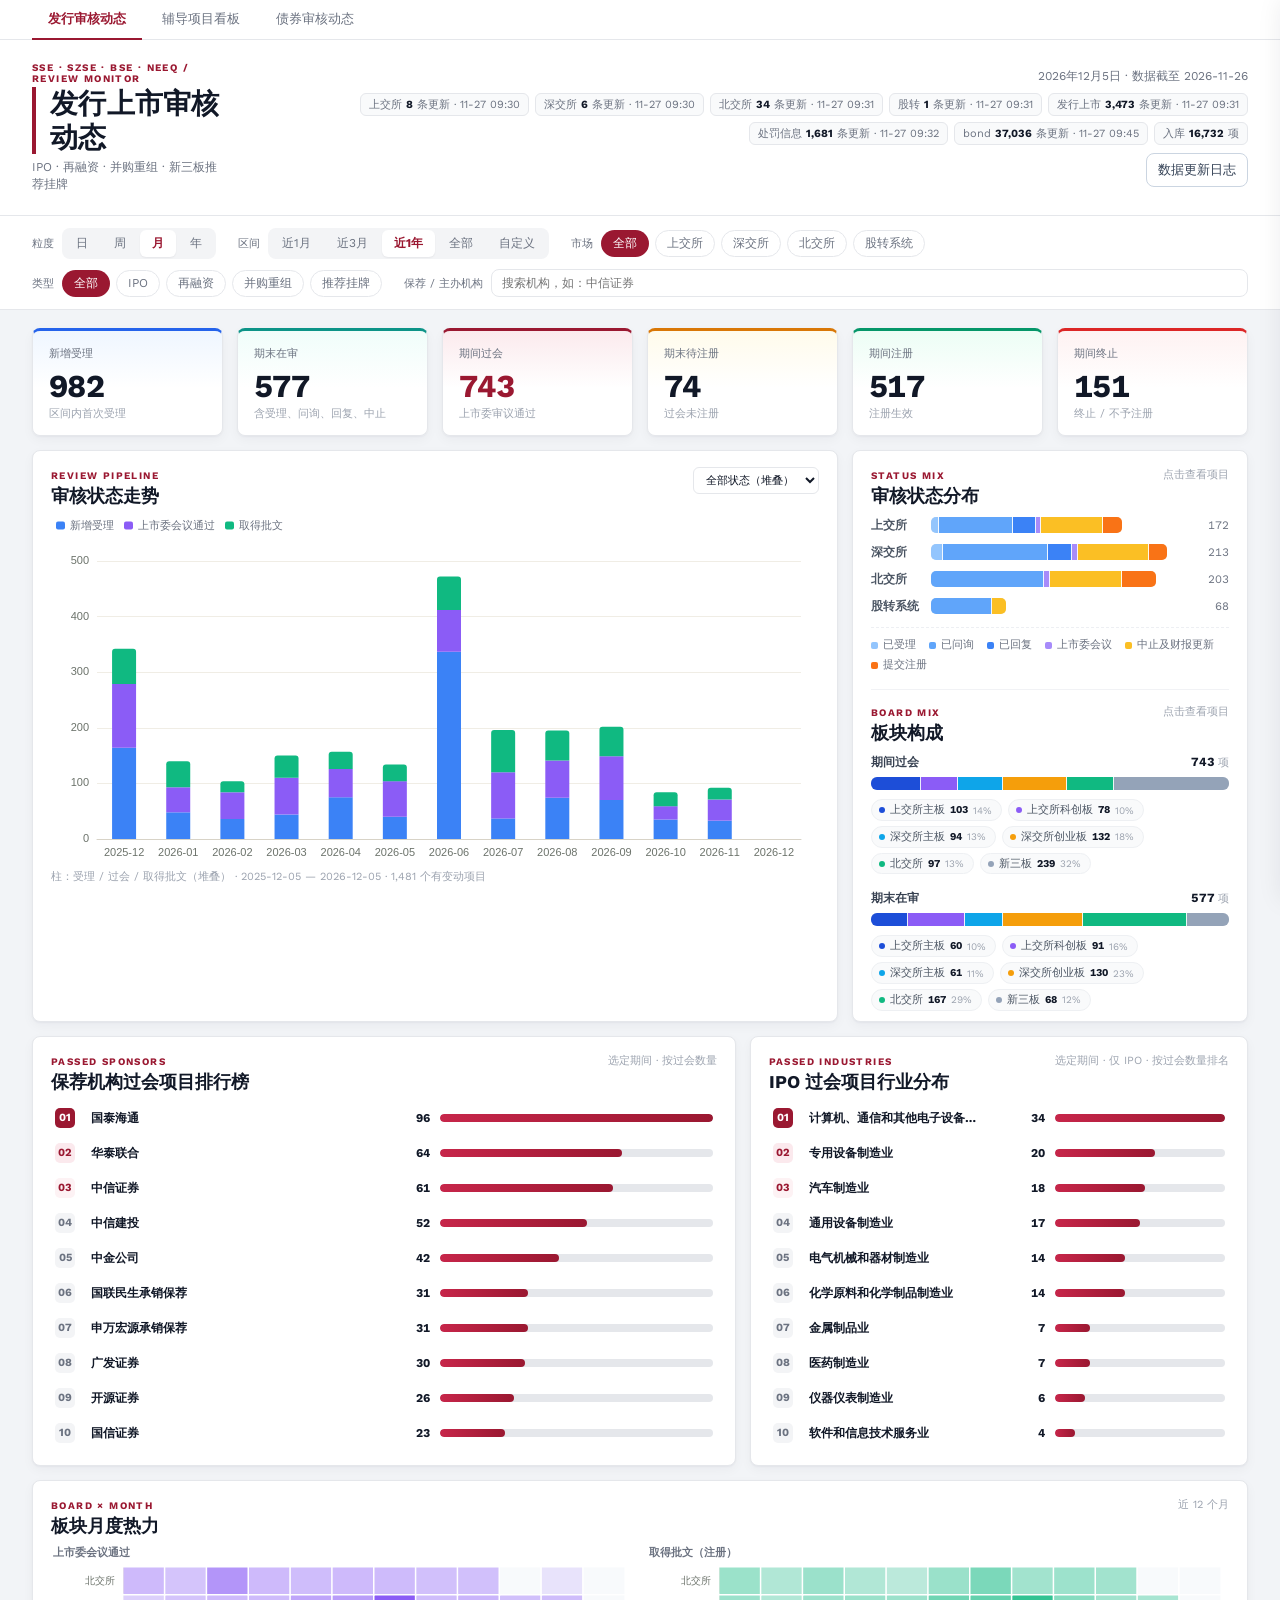
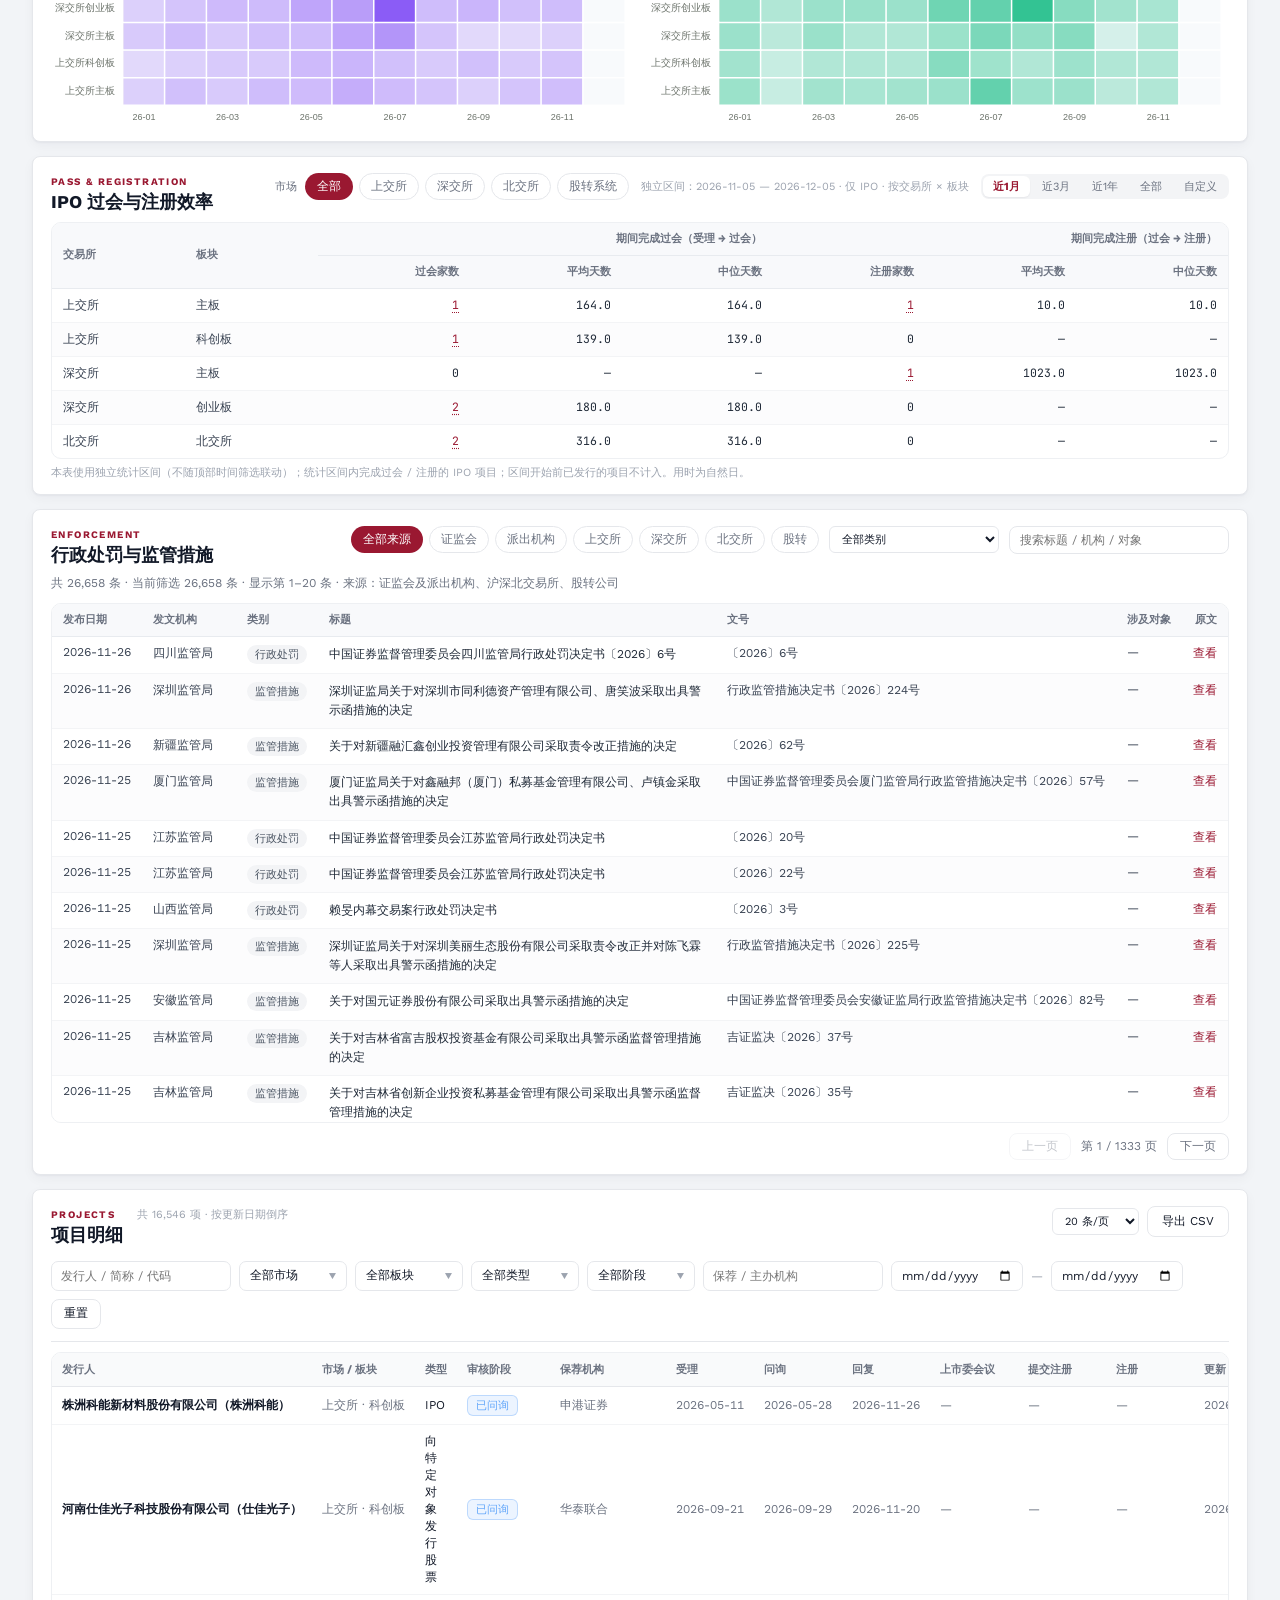
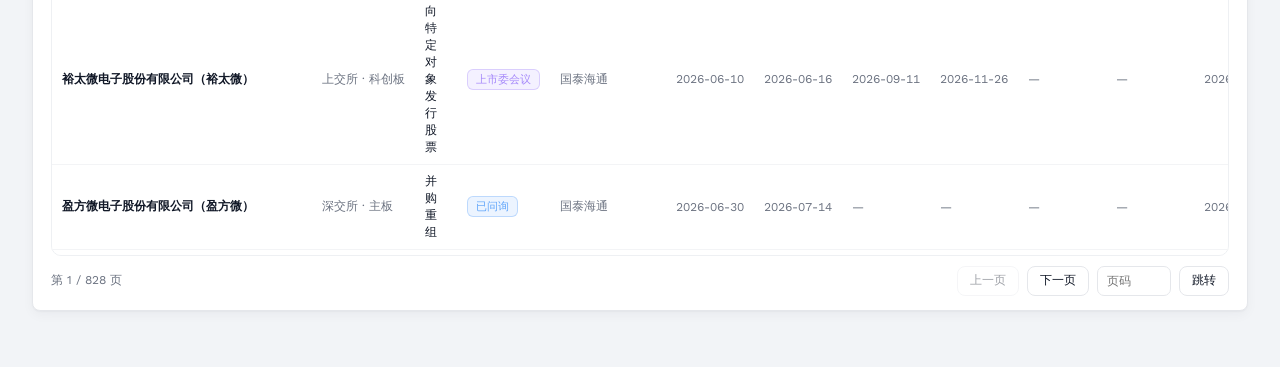
==== index.html @ d92c42e3 "deploy: 数据更新 2026-11-27" ====
<!doctype html>
<html lang="zh-CN">
<head>
<meta charset="utf-8">
<meta name="viewport" content="width=device-width, initial-scale=1">
<title>发行上市审核动态 · 沪深北与股转</title>
<link rel="stylesheet" href="./styles.css?v=20261127094527">
<script src="./vendor/echarts.min.js"></script>
<script src="./statengine.js?v=20261127094527"></script>
</head>
<body data-static="1">
<nav class="view-tabs" id="viewTabs">
  <button class="view-tab on" data-view="review">发行审核动态</button>
  <button class="view-tab" data-view="coaching">辅导项目看板</button>
  <button class="view-tab" data-view="bond">债券审核动态</button>
</nav>

<header class="masthead" id="reviewHeader">
  <div class="mast-left">
    <div class="eyebrow">SSE · SZSE · BSE · NEEQ / REVIEW MONITOR</div>
    <h1>发行上市审核动态</h1>
    <div class="sub">IPO · 再融资 · 并购重组 · 新三板推荐挂牌</div>
  </div>
  <div class="mast-right">
    <div class="date" id="today"></div>
    <div class="sync-chips" id="syncChips"></div>
    <a href="./sync.html" style="text-decoration:none;color:#334155;border:1px solid #cbd5e1;background:#fff;border-radius:8px;padding:7px 11px;font-size:13px;white-space:nowrap">数据更新日志</a>
  </div>
</header>

<section class="filters" id="filters">
  <div class="fblock">
    <span class="fl">粒度</span>
    <div class="seg" id="granSeg">
      <button data-v="day">日</button><button data-v="week">周</button>
      <button data-v="month" class="on">月</button><button data-v="year">年</button>
    </div>
  </div>
  <div class="fblock">
    <span class="fl">区间</span>
    <div class="seg" id="rangeSeg">
      <button data-v="1m">近1月</button><button data-v="3m">近3月</button>
      <button data-v="1y" class="on">近1年</button><button data-v="all">全部</button><button data-v="custom">自定义</button>
    </div>
    <div class="dates hidden" id="customDates">
      <input type="date" id="fromDate"><span>—</span><input type="date" id="toDate">
    </div>
  </div>
  <div class="fblock">
    <span class="fl">市场</span>
    <div class="chips" id="marketChips"></div>
  </div>
  <div class="fblock">
    <span class="fl">类型</span>
    <div class="chips" id="typeChips"></div>
  </div>
  <div class="fblock grow">
    <span class="fl">保荐 / 主办机构</span>
    <input id="sponsorInput" list="sponsorList" placeholder="搜索机构，如：中信证券">
    <datalist id="sponsorList"></datalist>
  </div>
</section>

<main>
  <section class="kpis" id="kpis"></section>

  <div class="grid">
    <section class="paper col-8 main-panel">
      <div class="paper-head">
        <div><span class="eyebrow">REVIEW PIPELINE</span><h2>审核状态走势</h2></div>
        <select id="flowSel" class="mini-sel">
          <option value="all">全部状态（堆叠）</option>
          <option value="accepted">新增受理</option>
          <option value="passed">上市委会议通过</option>
          <option value="registered">取得批文</option>
          <option value="reviewing">期末在审</option>
          <option value="pendingReg">期末待注册</option>
          <option value="terminated">终止审核</option>
        </select>
      </div>
      <div id="mainChart" class="chart-lg"></div>
      <div class="legend-note" id="legendNote">受理 · 过会 · 提交注册 · 取得批文</div>
    </section>

    <section class="paper col-4 side-panel">
      <div class="mini">
        <div class="paper-head tight">
          <div><span class="eyebrow">STATUS MIX</span><h2>审核状态分布</h2></div>
          <span class="hint">点击查看项目</span>
        </div>
        <div id="statusChart" class="mix-rows"></div>
        <div id="statusLegend" class="legend-dots"></div>
      </div>
      <div class="mini">
        <div class="paper-head tight">
          <div><span class="eyebrow">BOARD MIX</span><h2>板块构成</h2></div>
          <span class="hint">点击查看项目</span>
        </div>
        <div id="boardMix" class="mix-list"></div>
      </div>
    </section>

    <section class="paper col-7 pair-left">
      <div class="paper-head">
        <div><span class="eyebrow">PASSED SPONSORS</span><h2>保荐机构过会项目排行榜</h2></div>
        <span class="hint">选定期间 · 按过会数量</span>
      </div>
      <div id="sponsorBoard" class="sponsor-board"></div>
    </section>

    <section class="paper col-5 pair-right">
      <div class="paper-head">
        <div><span class="eyebrow">PASSED INDUSTRIES</span><h2>IPO 过会项目行业分布</h2></div>
        <span class="hint">选定期间 · 仅 IPO · 按过会数量排名</span>
      </div>
      <div id="industryBoard" class="sponsor-board"></div>
    </section>

    <section class="paper col-12">
      <div class="paper-head">
        <div><span class="eyebrow">BOARD × MONTH</span><h2>板块月度热力</h2></div>
        <span class="hint">近 12 个月</span>
      </div>
      <div class="heat-grid">
        <div class="heat-block">
          <div class="heat-cap">上市委会议通过</div>
          <div id="heatPassChart" class="chart-heat"></div>
        </div>
        <div class="heat-block">
          <div class="heat-cap">取得批文（注册）</div>
          <div id="heatRegChart" class="chart-heat"></div>
        </div>
      </div>
    </section>

    <section class="paper col-12">
      <div class="paper-head">
        <div><span class="eyebrow">PASS &amp; REGISTRATION</span><h2>IPO 过会与注册效率</h2></div>
        <div class="eff-head-right">
          <div class="fblock"><span class="fl">市场</span><div class="chips" id="effMarketChips"></div></div>
          <span class="hint" id="effMeta">独立区间 · 仅 IPO · 按交易所 × 板块</span>
          <div class="seg small" id="effSeg">
            <button data-r="1m" class="on">近1月</button><button data-r="3m">近3月</button><button data-r="1y">近1年</button><button data-r="all">全部</button><button data-r="custom">自定义</button>
          </div>
          <input type="date" id="effFrom" class="tf-date hidden">
          <span class="tf-sep hidden" id="effSep">—</span>
          <input type="date" id="effTo" class="tf-date hidden">
        </div>
      </div>
      <div class="table-wrap">
        <table class="data-table" id="effTable">
          <thead>
            <tr>
              <th rowspan="2">交易所</th><th rowspan="2">板块</th>
              <th colspan="3" class="num">期间完成过会（受理 → 过会）</th>
              <th colspan="3" class="num">期间完成注册（过会 → 注册）</th>
            </tr>
            <tr>
              <th class="num">过会家数</th><th class="num">平均天数</th><th class="num">中位天数</th>
              <th class="num">注册家数</th><th class="num">平均天数</th><th class="num">中位天数</th>
            </tr>
          </thead>
          <tbody></tbody>
        </table>
      </div>
      <div class="legend-note">本表使用独立统计区间（不随顶部时间筛选联动）；统计区间内完成过会 / 注册的 IPO 项目；区间开始前已发行的项目不计入。用时为自然日。</div>
    </section>

    <section class="paper col-12" id="penaltyPanel">
      <div class="paper-head">
        <div><span class="eyebrow">ENFORCEMENT</span><h2>行政处罚与监管措施</h2></div>
        <div class="pen-head">
          <div class="chips" id="penSourceChips"></div>
          <select id="penCat" class="mini-sel"><option value="">全部类别</option></select>
          <input id="penQ" placeholder="搜索标题 / 机构 / 对象">
        </div>
      </div>
      <div class="pen-meta" id="penMeta">加载中…</div>
      <div class="table-wrap pen-wrap">
        <table class="data-table" id="penTable">
          <thead><tr>
            <th>发布日期</th><th>发文机构</th><th>类别</th><th>标题</th><th>文号</th><th>涉及对象</th><th class="num">原文</th>
          </tr></thead>
          <tbody></tbody>
        </table>
      </div>
      <div class="pen-pager">
        <button id="penPrev" class="mini-btn">上一页</button>
        <span id="penPage">第 1 / 1 页</span>
        <button id="penNext" class="mini-btn">下一页</button>
      </div>
    </section>

    <section class="paper col-12">
      <div class="paper-head">
        <div class="table-title">
          <div><span class="eyebrow">PROJECTS</span><h2>项目明细</h2></div>
          <span class="hint" id="tableMeta"></span>
        </div>
        <div class="table-actions">
          <select id="pageSizeSel" class="mini-sel">
            <option value="20">20 条/页</option><option value="50">50 条/页</option><option value="100">100 条/页</option>
          </select>
          <button class="ghost" id="exportBtn">导出 CSV</button>
        </div>
      </div>
      <div class="table-filters" id="tableFilters">
        <input id="tblQ" class="tf-input" placeholder="发行人 / 简称 / 代码">
        <div class="ms" id="msMarket"></div>
        <div class="ms" id="msBoard"></div>
        <div class="ms" id="msType"></div>
        <div class="ms" id="msStage"></div>
        <input id="tblSponsor" class="tf-input" list="sponsorList" placeholder="保荐 / 主办机构">
        <input type="date" id="tblFrom" class="tf-date">
        <span class="tf-sep">—</span>
        <input type="date" id="tblTo" class="tf-date">
        <button class="ghost" id="tblReset">重置</button>
      </div>
      <div class="table-wrap">
        <table id="projectTable">
          <thead><tr>
            <th>发行人</th><th>市场 / 板块</th><th>类型</th><th>审核阶段</th>
            <th>保荐机构</th><th>受理</th><th>问询</th><th>回复</th>
            <th>上市委会议</th><th>提交注册</th><th>注册</th><th>更新</th>
          </tr></thead>
          <tbody></tbody>
        </table>
      </div>
      <div class="table-foot">
        <span id="pageInfo"></span>
        <div class="pager">
          <button class="ghost" id="prevPage">上一页</button>
          <button class="ghost" id="nextPage">下一页</button>
          <input type="number" id="jumpPage" class="tf-page" min="1" placeholder="页码">
          <button class="ghost" id="jumpBtn">跳转</button>
        </div>
      </div>
    </section>
  </div>
</main>

<aside class="drawer" id="drawer">
  <button class="close" id="drawerClose">×</button>
  <div id="drawerBody"></div>
</aside>
<div class="overlay" id="overlay"></div>

<div class="modal profile-modal" id="profileModal">
  <div class="modal-head">
    <div><span class="eyebrow">COMPANY PROFILE</span><h2 id="profileTitle">企业资料</h2><div class="hint" id="profileSource"></div></div>
    <button class="close" id="profileClose">×</button>
  </div>
  <div class="profile-body">
    <nav class="profile-tabs" id="profileTabs"></nav>
    <div class="profile-content" id="profileContent"></div>
  </div>
</div>

<div class="modal board-modal" id="boardModal">
  <div class="modal-head">
    <div><span class="eyebrow">PROJECT LIST</span><h2 id="boardTitle">项目明细</h2><div class="hint" id="boardSub"></div></div>
    <button class="close" id="boardClose">×</button>
  </div>
  <div class="modal-body" id="boardBody"></div>
</div>

<div class="toast" id="toast"></div>
<div class="mix-tip" id="mixTip"></div>
<section class="coaching-view hidden" id="coachingView">
  <iframe id="coachingFrame" title="辅导项目看板" data-src="./coaching/index.html"></iframe>
</section>
<section class="bond-view hidden" id="bondView">
  <iframe id="bondFrame" title="债券审核动态看板" data-src="./bond.html"></iframe>
</section>
<script src="./app.js?v=20261127094527"></script>
</body>
</html>
---- styles.css ----
@font-face{font-family:'Work Sans';src:url('./coaching/_shared/fonts/WorkSans-Regular.ttf') format('truetype');font-weight:400;font-display:swap}
@font-face{font-family:'Work Sans';src:url('./coaching/_shared/fonts/WorkSans-Bold.ttf') format('truetype');font-weight:700;font-display:swap}
@font-face{font-family:'JetBrains Mono';src:url('./coaching/_shared/fonts/JetBrainsMono-Regular.ttf') format('truetype');font-weight:400;font-display:swap}
:root{
  --bg:#F2F4F7;--ink:#111827;--muted:#6B7280;--line:#E5E7EB;--paper:#FFFFFF;
  --brand:#9A1831;--brand-soft:#FBEAED;--blue:#2563EB;--teal:#0D9488;--gold:#D97706;--green:#059669;--red:#DC2626;
  --radius:8px;--shadow:0 1px 2px rgba(16,24,40,.04),0 4px 12px rgba(16,24,40,.04);
  --sans:"Work Sans","PingFang SC","Microsoft YaHei","Segoe UI",-apple-system,sans-serif;
  --num:"Work Sans","JetBrains Mono","PingFang SC","Microsoft YaHei",sans-serif;
}
*{box-sizing:border-box}
html,body{margin:0;background:var(--bg);color:var(--ink);font-family:var(--sans);font-size:13px;-webkit-font-smoothing:antialiased}
button,input,select{font-family:inherit;font-size:inherit;color:inherit}
.hidden{display:none!important}
.view-tabs{display:flex;gap:4px;padding:0 32px;background:var(--paper);border-bottom:1px solid var(--line)}
.view-tab{border:0;background:transparent;padding:10px 16px;font-size:13px;color:var(--muted);cursor:pointer;border-bottom:2px solid transparent;margin-bottom:-1px;transition:.15s}
.view-tab:hover{color:var(--ink)}
.view-tab.on{color:var(--brand);font-weight:600;border-bottom-color:var(--brand)}
.coaching-view{background:var(--paper)}
.coaching-view iframe{display:block;width:100%;border:0;height:calc(100vh - 39px);min-height:640px}
.bond-view{background:var(--paper)}
.bond-view iframe{display:block;width:100%;border:0;height:calc(100vh - 39px);min-height:640px}
.eyebrow{font-size:10px;letter-spacing:.14em;color:var(--brand);text-transform:uppercase;font-weight:700}
h1,h2{margin:0;font-weight:700}
h1{font-size:28px;line-height:1.2;letter-spacing:.01em}
h2{font-size:18px;line-height:1.3}

.masthead{display:flex;justify-content:space-between;align-items:center;gap:24px;padding:22px 32px;background:var(--paper);border-bottom:1px solid var(--line)}
.mast-left{display:flex;flex-direction:column;gap:3px}
.mast-left .sub{color:var(--muted);font-size:12px;margin-top:2px}
h1{padding-left:14px;border-left:4px solid var(--brand)}
.mast-right{display:flex;flex-direction:column;align-items:flex-end;gap:8px}
.mast-right .date{font-size:12px;color:var(--muted)}
.sync-chips{display:flex;gap:6px;flex-wrap:wrap;justify-content:flex-end}
.sync-chips .s{font-size:11px;color:var(--muted);border:1px solid var(--line);padding:3px 8px;border-radius:6px;background:#F9FAFB}
.sync-chips .s b{color:var(--ink);font-weight:600}
.sync-chips .s.bad{border-color:#FECACA;color:var(--red);background:#FEF2F2}

.filters{position:sticky;top:0;z-index:20;display:flex;flex-wrap:wrap;gap:10px 22px;align-items:center;padding:12px 32px;background:rgba(255,255,255,.96);backdrop-filter:blur(8px);border-bottom:1px solid var(--line)}
.fblock{display:flex;align-items:center;gap:8px}
.fblock.grow{flex:1;min-width:200px}
.fblock.grow input{width:100%}
.fl{font-size:11px;color:var(--muted);white-space:nowrap}
.seg{display:inline-flex;background:#F3F4F6;border-radius:8px;padding:2px;gap:2px}
.seg button{border:0;background:transparent;padding:5px 12px;cursor:pointer;font-size:12px;color:var(--muted);border-radius:6px;transition:.15s}
.seg button:hover{color:var(--ink)}
.seg button.on{background:var(--paper);color:var(--brand);font-weight:600;box-shadow:0 1px 2px rgba(16,24,40,.06)}
.seg.small button{padding:3px 10px;font-size:11px}
.chips{display:flex;gap:6px;flex-wrap:wrap}
.chip{border:1px solid var(--line);background:var(--paper);color:var(--muted);padding:4px 11px;border-radius:999px;cursor:pointer;font-size:12px;transition:.15s}
.chip:hover{border-color:#C7CBD3;color:var(--ink)}
.chip.on{background:var(--brand);border-color:var(--brand);color:#fff}
.chip.all{border-style:dashed}
select,input{padding:6px 10px;border:1px solid var(--line);border-radius:8px;background:var(--paper);outline:none;font-size:12px}
select:focus,input:focus{border-color:var(--brand);box-shadow:0 0 0 3px rgba(154,24,49,.08)}
.ghost{border:1px solid var(--line);background:var(--paper);color:var(--ink);padding:6px 14px;border-radius:8px;cursor:pointer;font-size:12px;transition:.15s}
.ghost:hover{border-color:var(--brand);color:var(--brand)}
.dates{display:flex;align-items:center;gap:6px;color:var(--muted)}

main{padding:18px 32px 56px}
.kpis{display:grid;grid-template-columns:repeat(6,1fr);gap:14px;margin-bottom:14px}
.kpi{position:relative;background:var(--paper);border:1px solid var(--line);border-top:3px solid var(--ink);border-radius:var(--radius);padding:15px 16px 14px;box-shadow:var(--shadow);overflow:hidden}
.kpi .k{font-size:11px;color:var(--muted);display:flex;align-items:center;gap:6px}
.kpi .k i{width:6px;height:6px;border-radius:50%;background:var(--muted);display:inline-block}
.kpi .v{font-size:32px;line-height:1.15;margin:7px 0 1px;font-weight:700;font-variant-numeric:tabular-nums;letter-spacing:-.02em;font-family:var(--num)}
.kpi .n{font-size:11px;color:#9CA3AF;font-family:var(--num)}
.kpi.c1{border-top-color:var(--blue);background:linear-gradient(180deg,#EFF6FF 0%,#fff 55%)}
.kpi.c2{border-top-color:var(--teal);background:linear-gradient(180deg,#F0FDFA 0%,#fff 55%)}
.kpi.c3{border-top-color:var(--brand);background:linear-gradient(180deg,#FBEAED 0%,#fff 55%)}
.kpi.c4{border-top-color:var(--gold);background:linear-gradient(180deg,#FFFBEB 0%,#fff 55%)}
.kpi.c5{border-top-color:var(--green);background:linear-gradient(180deg,#ECFDF5 0%,#fff 55%)}
.kpi.c6{border-top-color:var(--red);background:linear-gradient(180deg,#FEF2F2 0%,#fff 55%)}
.kpi.c1 .k i{background:var(--blue)}.kpi.c2 .k i{background:var(--teal)}
.kpi.c3 .k i{background:var(--brand)}.kpi.c4 .k i{background:var(--gold)}
.kpi.c5 .k i{background:var(--green)}.kpi.c6 .k i{background:var(--red)}
.kpi.c3 .v{color:var(--brand)}

.grid{display:grid;grid-template-columns:repeat(12,1fr);gap:14px}
.col-4{grid-column:span 4}.col-5{grid-column:span 5}.col-7{grid-column:span 7}
.col-8{grid-column:span 8}.col-12{grid-column:span 12}
.paper{background:var(--paper);border:1px solid var(--line);border-radius:var(--radius);padding:16px 18px 14px;min-width:0;box-shadow:var(--shadow)}
.paper-head{display:flex;justify-content:space-between;align-items:flex-start;gap:12px;margin-bottom:8px}
.paper-head.tight{margin-bottom:2px}
.paper-head h2{margin-top:2px}
.hint{font-size:11px;color:#9CA3AF;white-space:nowrap}
.side-panel{display:flex;flex-direction:column;gap:16px;padding-bottom:10px}
.side-panel .mini{padding-top:14px;border-top:1px solid #F1F2F5}
.side-panel .mini:first-child{border-top:0;padding-top:0}
.chart-lg{height:348px}.chart-sm{height:138px}.chart-md{height:300px}.chart-heat{height:166px}.chart-xs{height:118px}
.heat-grid{display:grid;grid-template-columns:1fr 1fr;gap:14px}
.heat-grid .heat-block+.heat-block{margin-top:0}
@media (max-width:900px){.heat-grid{grid-template-columns:1fr}}
.heat-block+.heat-block{margin-top:4px}
.heat-cap{font-size:11px;font-weight:600;color:#6B7280;padding-left:2px;margin-bottom:1px}
.legend-note{font-size:11px;color:#9CA3AF;padding-top:6px}
.eff-head-right{display:flex;align-items:center;gap:12px;flex-wrap:wrap}

.mix-rows{display:flex;flex-direction:column;gap:11px;padding:8px 0 2px}
.mix-row{display:grid;grid-template-columns:50px minmax(0,1fr) 52px;align-items:center;gap:10px}
.mix-name{font-size:11.5px;font-weight:600;color:#4B5563;letter-spacing:.01em;white-space:nowrap}
.mix-track{display:flex;height:16px;border-radius:5px;background:#F2F4F7;overflow:hidden;box-shadow:inset 0 0 0 1px rgba(17,24,39,.04)}
.mix-track .mix-seg{cursor:pointer}
.mix-seg{height:100%;min-width:2px;transition:width .45s cubic-bezier(.4,0,.2,1),filter .15s}
.mix-seg:not(:last-child){box-shadow:inset -1px 0 0 rgba(255,255,255,.9)}
.mix-seg:hover{filter:brightness(.9)}
.mix-total{text-align:right;font-size:11.5px;color:#6B7280;font-variant-numeric:tabular-nums}

.legend-dots{display:flex;flex-wrap:wrap;gap:5px 13px;margin-top:11px;padding-top:10px;border-top:1px dashed #EDEFF3}
.legend-dots .ld{display:inline-flex;align-items:center;gap:5px;font-size:10.5px;color:#6B7280;line-height:1.4;white-space:nowrap}
.legend-dots .ld i{width:7px;height:7px;border-radius:2px;display:inline-block;flex:0 0 auto}

.mix-list{display:flex;flex-direction:column;gap:16px;padding-top:8px}
.mix-block .mix-head{display:flex;justify-content:space-between;align-items:baseline;margin-bottom:7px}
.mix-block .mix-head span{font-size:11.5px;font-weight:600;color:#374151}
.mix-block .mix-head b{font-size:12.5px;color:#111827;font-variant-numeric:tabular-nums}
.mix-block .mix-head b em{font-style:normal;font-weight:500;font-size:10.5px;color:#9CA3AF;margin-left:3px}
.mix-bar{display:flex;height:13px;border-radius:6px;overflow:hidden;background:#F2F4F7;box-shadow:inset 0 0 0 1px rgba(17,24,39,.04)}
.mix-bar .mix-seg{cursor:pointer}
.mix-chips{display:flex;flex-wrap:wrap;gap:5px 6px;margin-top:9px}
.mix-chip{display:inline-flex;align-items:center;gap:5px;font-size:10.5px;color:#4B5563;background:#F9FAFB;border:1px solid #EEF0F3;border-radius:999px;padding:2px 9px 2px 7px;cursor:pointer;transition:.15s;line-height:1.5}
.mix-chip:hover{border-color:#D5D9E0;background:#fff;box-shadow:0 1px 3px rgba(16,24,40,.06)}
.mix-chip i{width:6px;height:6px;border-radius:50%;flex:0 0 auto}
.mix-chip b{font-weight:600;color:#111827;font-variant-numeric:tabular-nums}
.mix-chip em{font-style:normal;color:#9CA3AF;font-size:10px}
.mix-empty{font-size:11px;color:#9CA3AF;padding:10px 0 6px}

.mix-tip{position:fixed;left:0;top:0;z-index:80;pointer-events:none;background:rgba(17,24,39,.94);color:#fff;font-size:11px;line-height:1.5;padding:5px 9px;border-radius:6px;box-shadow:0 6px 18px rgba(17,24,39,.2);white-space:nowrap;opacity:0;transform:translateY(3px);transition:opacity .12s,transform .12s}
.mix-tip.on{opacity:1;transform:translateY(0)}
.mix-tip b{font-weight:600}

.sponsor-board{display:flex;flex-direction:column;gap:1px;max-height:350px;overflow:auto}
.sb-row{display:grid;grid-template-columns:26px 1fr 56px 1fr;align-items:center;gap:10px;padding:7px 4px;cursor:pointer;border-radius:6px;font-size:12px}
.sb-row:hover{background:#F9FAFB}
.sb-row .rk{width:20px;height:20px;line-height:20px;text-align:center;border-radius:5px;background:#F3F4F6;color:var(--muted);font-size:11px;font-weight:600}
.sb-row:nth-child(1) .rk{background:var(--brand);color:#fff}
.sb-row:nth-child(2) .rk{background:#FBE9ED;color:var(--brand)}
.sb-row:nth-child(3) .rk{background:#FDF2F4;color:var(--brand)}
.sb-row .nm{font-weight:600;color:var(--ink);overflow:hidden;text-overflow:ellipsis;white-space:nowrap}
.sb-row .bar{display:block;height:8px;min-width:60px;background:#E5E7EB;position:relative;border-radius:4px;overflow:hidden}
.sb-row .bar i{position:absolute;left:0;top:0;bottom:0;background:linear-gradient(90deg,#C7264A,#9A1831);border-radius:4px}
.sb-row .num{text-align:right;font-variant-numeric:tabular-nums;color:var(--muted)}
.sb-row .num b{color:var(--ink)}
.sb-empty{color:var(--muted);font-size:12px;padding:20px 0;text-align:center}

.table-title{display:flex;align-items:baseline;gap:14px}
.table-actions{display:flex;gap:8px;align-items:center;flex-wrap:wrap}
.mini-sel{padding:5px 8px;font-size:11px;border-radius:6px}
.table-wrap{overflow:auto;max-height:540px;border:1px solid #F3F4F6;border-radius:8px}
table{width:100%;border-collapse:collapse;font-size:12px}
thead th{position:sticky;top:0;background:#F9FAFB;text-align:left;font-weight:600;color:#6B7280;padding:9px 10px;border-bottom:1px solid var(--line);white-space:nowrap;font-size:11px;z-index:2}
tbody td{padding:8px 10px;border-bottom:1px solid #F3F4F6;vertical-align:middle}
tbody tr{cursor:pointer}
tbody tr:hover{background:#F9FAFB}
td.n{font-variant-numeric:tabular-nums;color:var(--muted);white-space:nowrap}
td.nm{font-weight:600;max-width:260px;overflow:hidden;text-overflow:ellipsis;white-space:nowrap}
.pill{display:inline-block;padding:2px 8px;border-radius:6px;font-size:11px;white-space:nowrap;border:1px solid transparent;font-weight:500}
.st-ACCEPTED{color:var(--blue);background:#EFF6FF;border-color:#DBEAFE}
.st-REVIEWING{color:var(--teal);background:#F0FDFA;border-color:#CCFBF1}
.st-PASSED{color:var(--brand);background:var(--brand-soft);border-color:#F5D5DC}
.st-PENDING_REG{color:var(--gold);background:#FFFBEB;border-color:#FDE68A}
.st-REGISTERED{color:var(--green);background:#ECFDF5;border-color:#D1FAE5}
.st-TERMINATED{color:var(--red);background:#FEF2F2;border-color:#FECACA}
.st-OTHER{color:var(--muted);background:#F3F4F6;border-color:var(--line)}
.table-foot{display:flex;justify-content:space-between;align-items:center;padding-top:10px;font-size:12px;color:var(--muted)}
.pager{display:flex;gap:8px}
.pager .ghost{padding:4px 12px}
.pager .ghost:disabled{opacity:.4;cursor:default}

.drawer{position:fixed;top:0;right:0;bottom:0;width:440px;max-width:92vw;background:var(--paper);border-left:1px solid var(--line);box-shadow:-8px 0 24px rgba(16,24,40,.08);transform:translateX(102%);transition:transform .25s ease;z-index:60;padding:24px 26px;overflow:auto}
.drawer.open{transform:none}
.drawer .close,.modal .close{position:absolute;right:16px;top:14px;border:0;background:transparent;font-size:22px;cursor:pointer;color:#9CA3AF;line-height:1}
.overlay{position:fixed;inset:0;background:rgba(17,24,39,.32);opacity:0;pointer-events:none;transition:.25s;z-index:50}
.overlay.on{opacity:1;pointer-events:auto}
.modal{position:fixed;left:50%;top:50%;transform:translate(-50%,-46%) scale(.98);width:min(960px,94vw);max-height:84vh;background:var(--paper);border-radius:12px;z-index:70;opacity:0;pointer-events:none;transition:.22s;display:flex;flex-direction:column;box-shadow:0 20px 48px rgba(16,24,40,.18)}
.modal.on{opacity:1;pointer-events:auto;transform:translate(-50%,-50%) scale(1)}
.modal-head{padding:20px 24px 12px;border-bottom:1px solid var(--line);position:relative}
.modal-body{padding:12px 24px 24px;overflow:auto}

.d-hero{border-bottom:1px solid var(--line);padding-bottom:14px;margin-bottom:14px}
.d-hero h3{font-size:20px;margin:6px 0 8px;line-height:1.3;font-weight:700}
.d-hero .meta{display:flex;gap:8px;flex-wrap:wrap;align-items:center}
.d-grid{display:grid;grid-template-columns:1fr 1fr;gap:10px 18px;margin-bottom:16px}
.d-grid .item{border-bottom:1px dotted var(--line);padding-bottom:5px}
.d-grid .item .k{font-size:11px;color:#9CA3AF;margin-bottom:2px}
.d-grid .item .v{font-size:12px;word-break:break-all}
.d-sec{font-size:11px;letter-spacing:.12em;color:#9CA3AF;margin:18px 0 8px;text-transform:uppercase}
.tl{display:flex;flex-direction:column;border-left:2px solid #F3F4F6;margin-left:4px}
.tl .ev{position:relative;padding:0 0 12px 14px;font-size:12px;color:var(--muted)}
.tl .ev:before{content:"";position:absolute;left:-5px;top:4px;width:8px;height:8px;background:var(--paper);border:2px solid var(--brand);border-radius:50%}
.tl .ev b{color:var(--ink);font-weight:600}
.empty{color:var(--muted);font-size:12px;padding:24px 0;text-align:center}
.muted{color:#9CA3AF}
.profile-btn{width:100%;padding:9px 12px;border-radius:8px;font-weight:600;border:1px solid var(--brand);color:var(--brand);background:#fff}
.profile-btn:not(:disabled):hover{background:var(--brand);color:#fff}
.profile-btn:disabled{border-color:#E5E7EB;color:#9CA3AF;background:#FAFAFB;cursor:default}

.doc-meta{font-size:11px;color:#9CA3AF;margin-bottom:6px}
.doc-ul{list-style:none;padding:0;margin:0;max-height:420px;overflow-y:auto}
.doc-li{border-bottom:1px dotted var(--line)}
.doc-link{display:block;padding:9px 10px;color:inherit;text-decoration:none;border-radius:6px;transition:background .15s}
.doc-link:hover{background:#F5F3FF;color:var(--brand)}
.doc-title{display:block;font-size:12.5px;font-weight:500;line-height:1.4}
.doc-meta-sm{display:block;font-size:10.5px;color:#9CA3AF;margin-top:2px}
.profile-modal{width:min(1120px,96vw);height:min(84vh,860px);border-radius:16px;overflow:hidden;box-shadow:0 30px 70px rgba(16,24,40,.24)}
.profile-modal .modal-head{padding:18px 26px 14px;background:linear-gradient(180deg,#fff,#FBFBFC);border-bottom:1px solid #EEF0F3}
.profile-modal h2{font-size:21px;margin:3px 0 5px}
.profile-modal .hint{font-size:11px;color:#9CA3AF;white-space:nowrap;overflow:hidden;text-overflow:ellipsis;max-width:760px}
.profile-body{display:grid;grid-template-columns:218px 1fr;min-height:0;flex:1}
.profile-tabs{padding:10px 8px;background:#F8F9FB;border-right:1px solid #EDEFF2;overflow:auto;display:flex;flex-direction:column;gap:2px}
.ptab{display:flex;align-items:center;justify-content:space-between;gap:8px;border:0;background:transparent;text-align:left;padding:9px 12px;border-radius:8px;cursor:pointer;font-size:12.5px;color:#4B5563;line-height:1.3}
.ptab:hover{background:#F1F3F6}
.ptab.on{background:#fff;color:var(--brand);font-weight:600;box-shadow:inset 3px 0 0 var(--brand),0 1px 2px rgba(16,24,40,.05)}
.ptab.empty{color:#AFB5C0}
.ptab .cnt{font-style:normal;font-size:10px;color:#9CA3AF;background:#fff;border:1px solid #EDEFF2;border-radius:20px;padding:1px 6px;flex:none}
.ptab.on .cnt{color:var(--brand);border-color:#F2D7DD;background:#FFF7F8}
.profile-content{padding:22px 28px 30px;overflow:auto;min-width:0;background:#fff}
.prof-head{display:flex;justify-content:space-between;align-items:center;gap:16px;margin-bottom:16px}
.prof-head h3{margin:0;font-size:19px;font-weight:700;letter-spacing:-.01em}
.prof-head .src{font-size:10.5px;color:#9CA3AF;background:#F8F9FB;border:1px solid #EEF0F3;padding:4px 9px;border-radius:20px;white-space:nowrap;flex:none}
.facts{display:grid;grid-template-columns:repeat(3,minmax(0,1fr));gap:10px}
.fact{border:1px solid #EEF0F3;border-radius:10px;padding:12px 14px;background:#fff}
.fact span{display:block;font-size:10.5px;letter-spacing:.03em;color:#9CA3AF;margin-bottom:5px}
.fact b{font-size:13px;line-height:1.55;font-weight:600;color:#111827;word-break:break-word}
.table-wrap{max-height:56vh;overflow:auto;border:1px solid #EEF0F3;border-radius:10px;background:#fff}
.data-table{width:100%;border-collapse:collapse;font-size:12px}
.data-table thead th{position:sticky;top:0;z-index:2;background:#F8F9FB;color:#6B7280;font-weight:600;font-size:10.5px;padding:9px 11px;border-bottom:1px solid #E8EBEF;text-align:left;white-space:nowrap}
.data-table th.num{text-align:right}
.data-table td{padding:8px 11px;border-bottom:1px solid #F3F4F6;color:#374151;vertical-align:top}
.data-table tbody tr:last-child td{border-bottom:0}
.data-table tbody tr:nth-child(even){background:#FCFCFD}
.data-table tbody tr:hover{background:#FBF7F8}
.data-table td.name{font-weight:600;color:#111827;white-space:normal;line-height:1.55}
.data-table td.num{text-align:right;font-variant-numeric:tabular-nums;font-family:"SF Mono","JetBrains Mono",Consolas,monospace;font-size:11.5px;white-space:nowrap;color:#1F2937}
.data-table td.eff-link{cursor:pointer;color:var(--brand);text-decoration:underline dotted;text-underline-offset:3px}
.data-table td.eff-link:hover{background:rgba(154,24,49,.07)}
.group-block{margin-bottom:18px}
.group-block:last-child{margin-bottom:0}
.group-title{display:inline-block;font-size:11.5px;font-weight:600;color:#6B7280;background:#F8F9FB;border:1px solid #EEF0F3;padding:4px 10px;border-radius:6px;margin-bottom:8px}
.summary-card{border-left:3px solid var(--brand);background:#FCFBFB;padding:14px 18px;border-radius:0 9px 9px 0;font-size:13px;line-height:1.9;color:#374151;word-break:break-word}
.empty-state{padding:54px 20px;text-align:center;color:#9CA3AF;font-size:12px;line-height:1.8}
.empty-state b{display:block;font-size:13.5px;color:#6B7280;margin-bottom:5px;font-weight:600}

.board-modal{width:min(940px,95vw);height:min(74vh,660px)}
.board-modal .modal-head{padding:18px 24px 12px}
.board-modal h2{font-size:19px;margin:3px 0 4px}
.board-modal .hint{font-size:11px;color:#9CA3AF}
.board-modal .modal-body{padding:8px 22px 18px;overflow:auto}
.board-table{border:1px solid #EEF0F3;border-radius:10px;overflow:hidden}
.board-table tbody tr{cursor:pointer}
.table-filters{display:flex;flex-wrap:wrap;gap:8px;align-items:center;padding:6px 0 12px;border-bottom:1px solid var(--line);margin-bottom:10px}
.tf-input,.tf-sel,.tf-date,.tf-page{height:30px;border:1px solid var(--line);border-radius:7px;background:#fff;padding:0 9px;font-size:12px;color:var(--ink);outline:none}
.tf-input{min-width:180px}
.tf-input:focus,.tf-sel:focus,.tf-date:focus,.tf-page:focus{border-color:var(--brand)}
.tf-sel{min-width:108px;cursor:pointer}
.ms{position:relative;min-width:108px}
.ms-btn{height:30px;width:100%;display:flex;align-items:center;justify-content:space-between;gap:8px;padding:0 10px;border:1px solid var(--line);border-radius:7px;background:#fff;font-size:12px;color:var(--ink);cursor:pointer;white-space:nowrap;overflow:hidden}
.ms-btn span{overflow:hidden;text-overflow:ellipsis}
.ms-btn i{font-style:normal;color:#9CA3AF;font-size:9px;flex:0 0 auto}
.ms-btn.active{border-color:var(--brand);color:var(--brand)}
.ms-pop{position:absolute;z-index:40;top:calc(100% + 4px);left:0;min-width:190px;max-height:280px;background:#fff;border:1px solid var(--line);border-radius:8px;box-shadow:0 8px 24px rgba(16,24,40,.12);padding:6px;display:none;flex-direction:column}
.ms.open .ms-pop{display:flex}
.ms-search{flex:0 0 auto;width:100%;height:26px;border:1px solid var(--line);border-radius:6px;padding:0 8px;font-size:12px;outline:none;margin-bottom:6px;background:#fff}
.ms-search:focus{border-color:var(--brand)}
.ms-list{overflow:auto;min-height:0}
.ms-empty{padding:8px;color:#9CA3AF;font-size:12px}
.ms-opt{display:flex;align-items:center;gap:8px;padding:6px 8px;border-radius:6px;font-size:12px;color:var(--ink);cursor:pointer;white-space:nowrap}
.ms-opt:hover{background:#F3F4F6}
.ms-opt input{accent-color:var(--brand);margin:0}
.ms-opt.all{flex:0 0 auto;color:var(--muted);border-bottom:1px solid #F1F2F5;border-radius:6px 6px 0 0;margin-bottom:4px;padding-bottom:8px}
.tf-date{width:132px}
.tf-page{width:74px}
.tf-sep{color:#9CA3AF;font-size:12px}
.table-filters .ghost{height:30px;padding:0 12px}
.table-foot .pager{gap:8px}
@media(max-width:760px){
  .profile-body{grid-template-columns:1fr;grid-template-rows:auto 1fr}
  .profile-tabs{flex-direction:row;overflow-x:auto;border-right:0;border-bottom:1px solid #EEF0F3;padding:8px}
  .ptab{white-space:nowrap;flex:none}
  .facts{grid-template-columns:1fr}
  .profile-content{padding:16px}
}

.toast{position:fixed;left:50%;bottom:28px;transform:translate(-50%,20px);background:var(--ink);color:#fff;padding:9px 18px;font-size:12px;border-radius:8px;opacity:0;pointer-events:none;transition:.25s;z-index:90}
.toast.on{opacity:1;transform:translate(-50%,0)}

@media(max-width:1180px){
  .masthead{padding:18px 20px}h1{font-size:24px}
  .filters{padding:10px 20px}main{padding:14px 20px 40px}
  .kpis{grid-template-columns:repeat(3,1fr)}
  .col-4,.col-5,.col-7,.col-8{grid-column:span 12}
  .side-panel{flex-direction:row}
  .side-panel .mini{flex:1;border-top:0;padding-top:0}
}
@media(max-width:900px){
  .masthead{flex-direction:column;align-items:flex-start;gap:10px}
  .mast-right{align-items:flex-start;width:100%}
  .sync-chips{justify-content:flex-start}
  h1{font-size:22px}
}
@media(max-width:640px){
  .kpis{grid-template-columns:repeat(2,1fr)}
  .side-panel{flex-direction:column}
  .fblock.grow{min-width:100%}
  .chart-lg{height:300px}
  h1{font-size:20px}
}

/* 行政处罚与监管措施 */
.pen-head{display:flex;align-items:center;gap:10px;flex-wrap:wrap}
.pen-head input{width:220px}
.pen-meta{font-size:12px;color:var(--muted);margin:2px 0 10px;line-height:1.6}
.pen-wrap{max-height:520px}
.pen-title{min-width:320px;line-height:1.6}
.pen-title a{color:#1F2937;text-decoration:none}
.pen-title a:hover{color:var(--brand);text-decoration:underline}
.pen-tag{display:inline-block;font-size:11px;padding:2px 8px;border-radius:999px;background:#F3F4F6;color:#4B5563;white-space:nowrap}
.pen-link{color:var(--brand);text-decoration:none;white-space:nowrap}
.pen-link:hover{text-decoration:underline}
.pen-pager{display:flex;justify-content:flex-end;align-items:center;gap:10px;margin-top:10px;font-size:12px;color:var(--muted)}
.pen-pager button{padding:4px 12px;border:1px solid var(--line);background:var(--paper);border-radius:8px;cursor:pointer;font-size:12px}
.pen-pager button:disabled{opacity:.4;cursor:default}

/* 排行榜与行业分布在中等屏幕保持并排 */
@media(max-width:1180px){
  .pair-left{grid-column:span 7}
  .pair-right{grid-column:span 5}
}
@media(max-width:720px){
  .pair-left,.pair-right{grid-column:span 12}
}
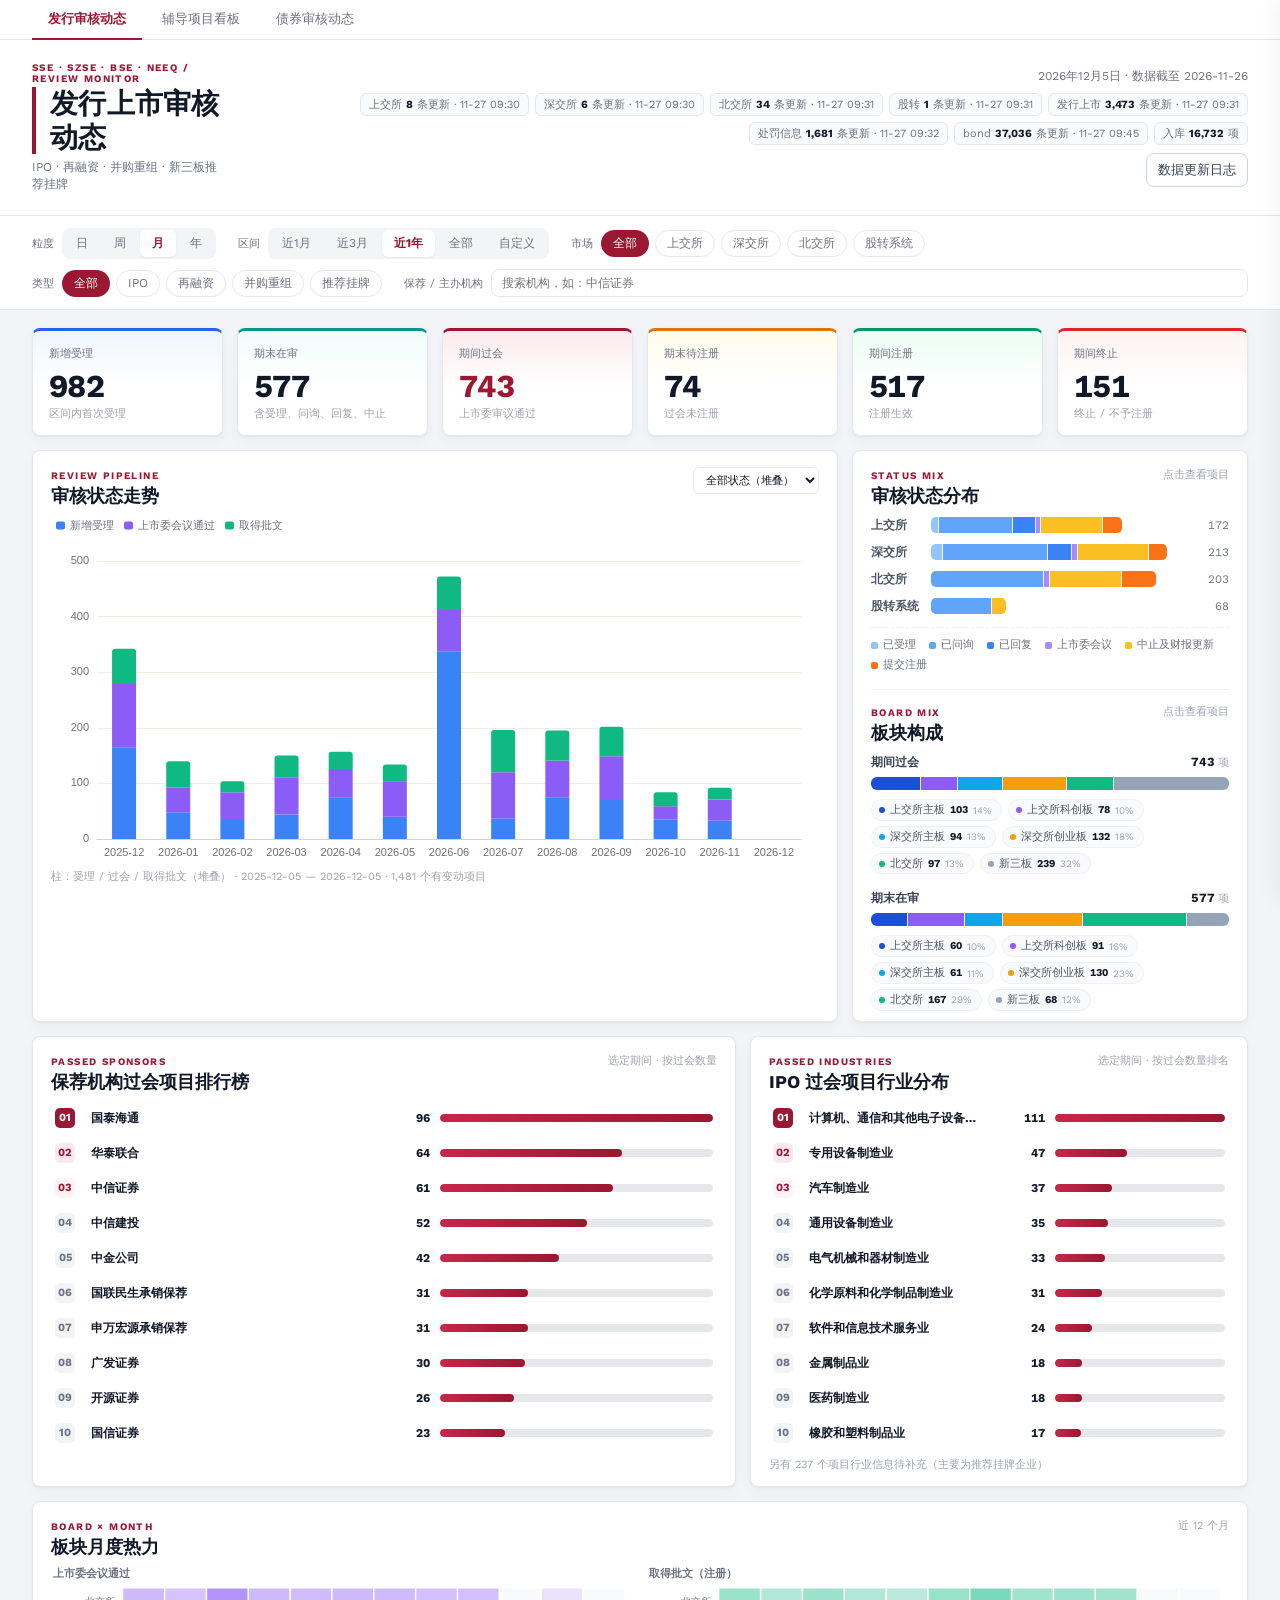
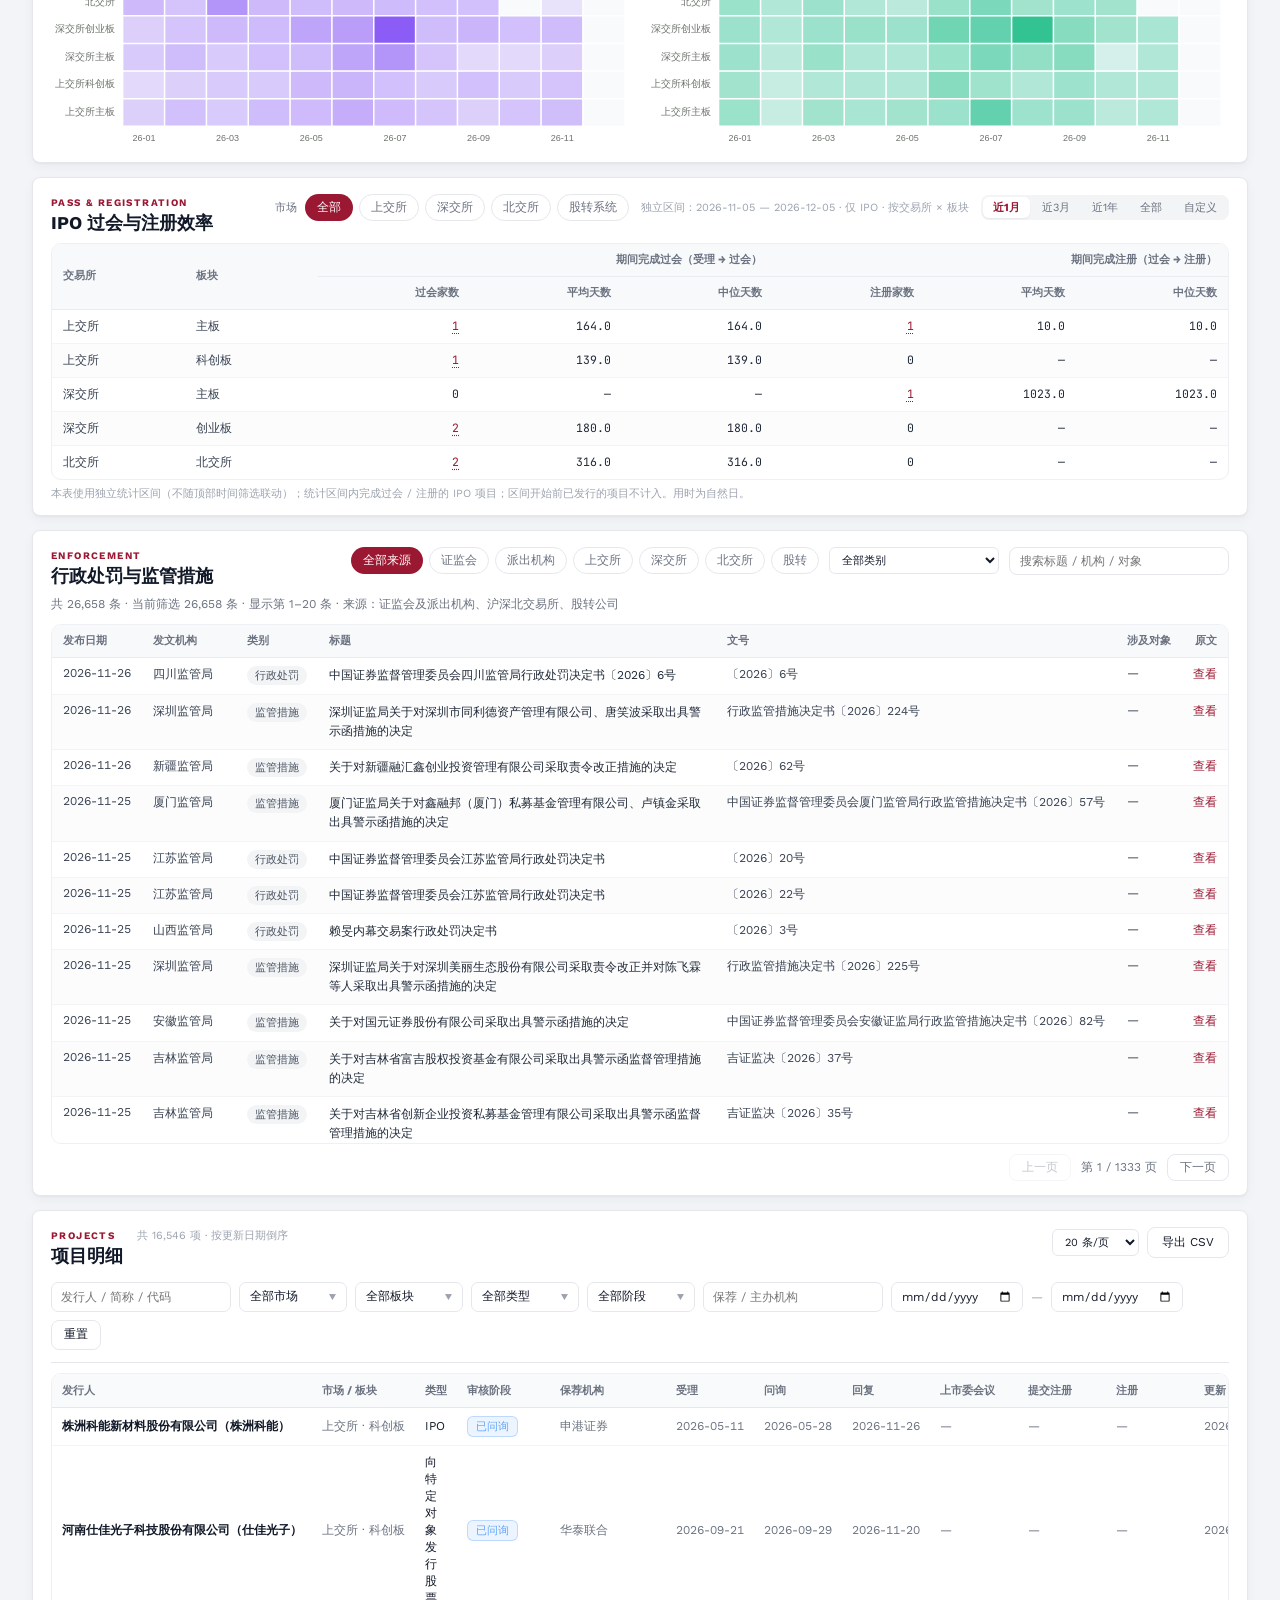
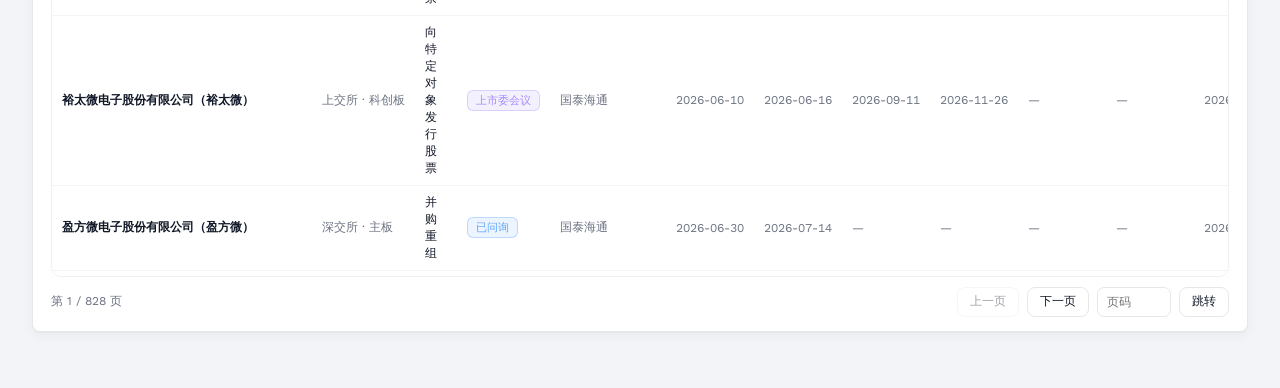
==== commit f0fdb79c: "deploy: 行业分布覆盖全类型并补充行业" ====
--- a/index.html
+++ b/index.html
@@ -4,9 +4,9 @@
 <meta charset="utf-8">
 <meta name="viewport" content="width=device-width, initial-scale=1">
 <title>发行上市审核动态 · 沪深北与股转</title>
-<link rel="stylesheet" href="./styles.css?v=20261127094527">
+<link rel="stylesheet" href="./styles.css?v=20261127095435">
 <script src="./vendor/echarts.min.js"></script>
-<script src="./statengine.js?v=20261127094527"></script>
+<script src="./statengine.js?v=20261127095435"></script>
 </head>
 <body data-static="1">
 <nav class="view-tabs" id="viewTabs">
@@ -111,9 +111,10 @@
     <section class="paper col-5 pair-right">
       <div class="paper-head">
         <div><span class="eyebrow">PASSED INDUSTRIES</span><h2>IPO 过会项目行业分布</h2></div>
-        <span class="hint">选定期间 · 仅 IPO · 按过会数量排名</span>
+        <span class="hint">选定期间 · 按过会数量排名</span>
       </div>
       <div id="industryBoard" class="sponsor-board"></div>
+      <div class="legend-note" id="industryMissing"></div>
     </section>
 
     <section class="paper col-12">
@@ -272,6 +273,6 @@
 <section class="bond-view hidden" id="bondView">
   <iframe id="bondFrame" title="债券审核动态看板" data-src="./bond.html"></iframe>
 </section>
-<script src="./app.js?v=20261127094527"></script>
+<script src="./app.js?v=20261127095435"></script>
 </body>
 </html>
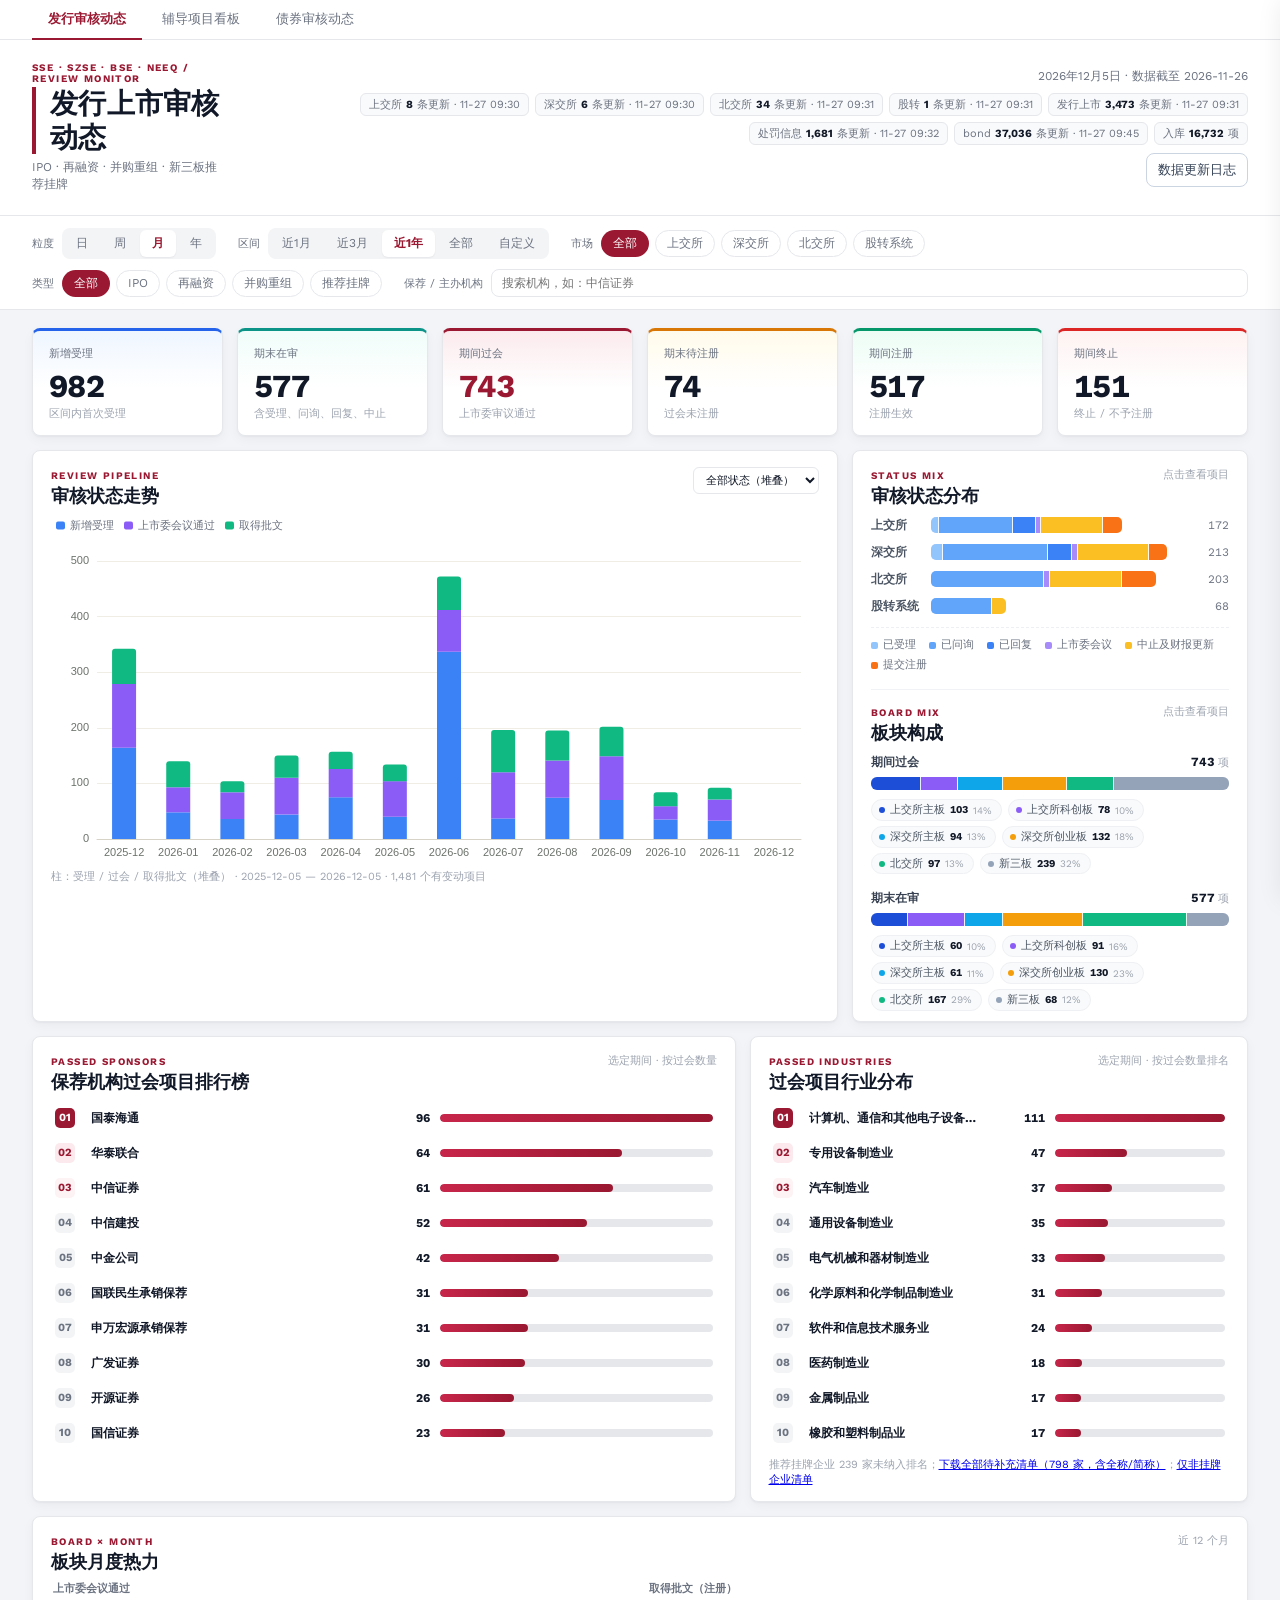
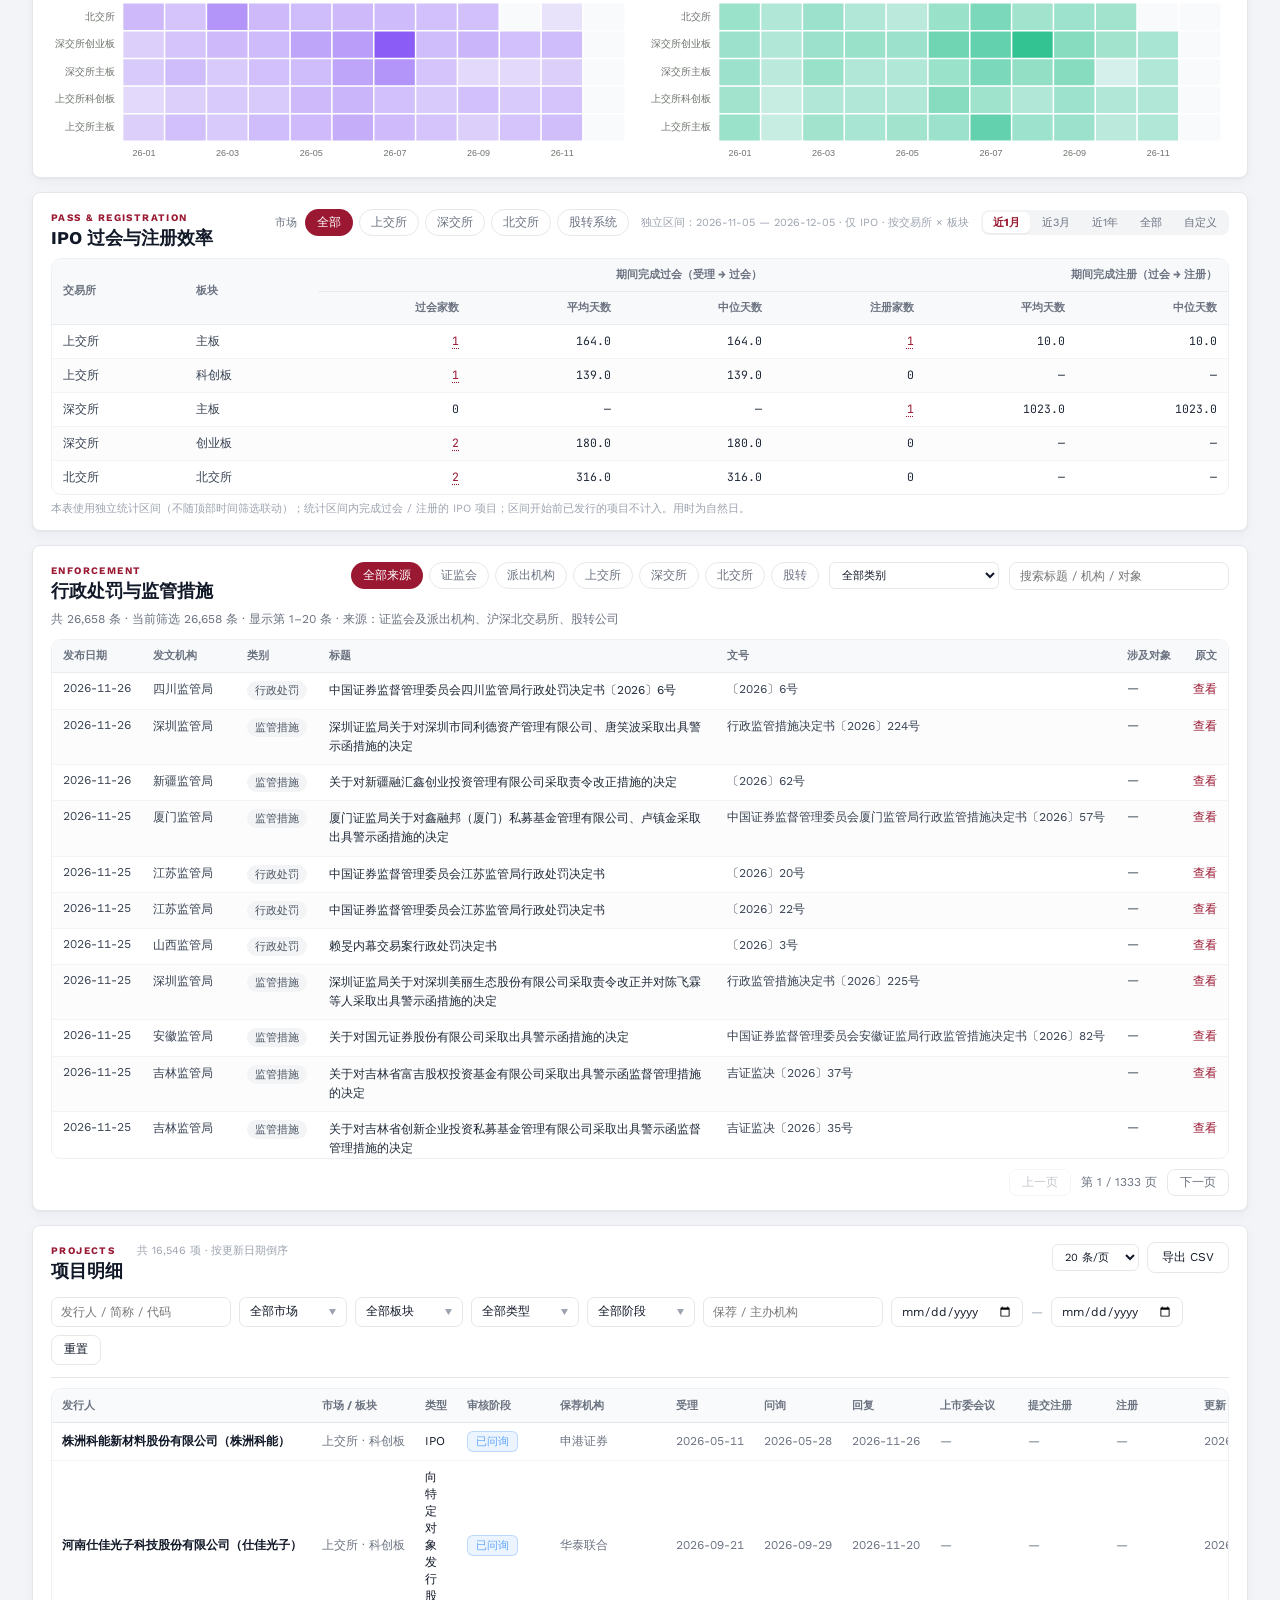
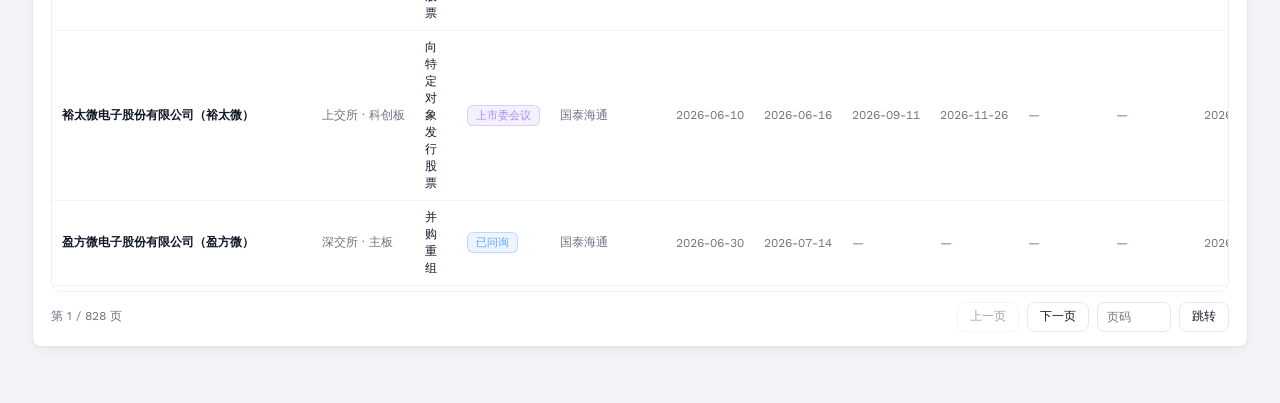
==== commit e6293ccf: "deploy: 行业分布排除推荐挂牌并附待补清单" ====
--- a/index.html
+++ b/index.html
@@ -4,9 +4,9 @@
 <meta charset="utf-8">
 <meta name="viewport" content="width=device-width, initial-scale=1">
 <title>发行上市审核动态 · 沪深北与股转</title>
-<link rel="stylesheet" href="./styles.css?v=20261127095435">
+<link rel="stylesheet" href="./styles.css?v=20261127100837">
 <script src="./vendor/echarts.min.js"></script>
-<script src="./statengine.js?v=20261127095435"></script>
+<script src="./statengine.js?v=20261127100837"></script>
 </head>
 <body data-static="1">
 <nav class="view-tabs" id="viewTabs">
@@ -110,7 +110,7 @@
 
     <section class="paper col-5 pair-right">
       <div class="paper-head">
-        <div><span class="eyebrow">PASSED INDUSTRIES</span><h2>IPO 过会项目行业分布</h2></div>
+        <div><span class="eyebrow">PASSED INDUSTRIES</span><h2>过会项目行业分布</h2></div>
         <span class="hint">选定期间 · 按过会数量排名</span>
       </div>
       <div id="industryBoard" class="sponsor-board"></div>
@@ -273,6 +273,6 @@
 <section class="bond-view hidden" id="bondView">
   <iframe id="bondFrame" title="债券审核动态看板" data-src="./bond.html"></iframe>
 </section>
-<script src="./app.js?v=20261127095435"></script>
+<script src="./app.js?v=20261127100837"></script>
 </body>
 </html>
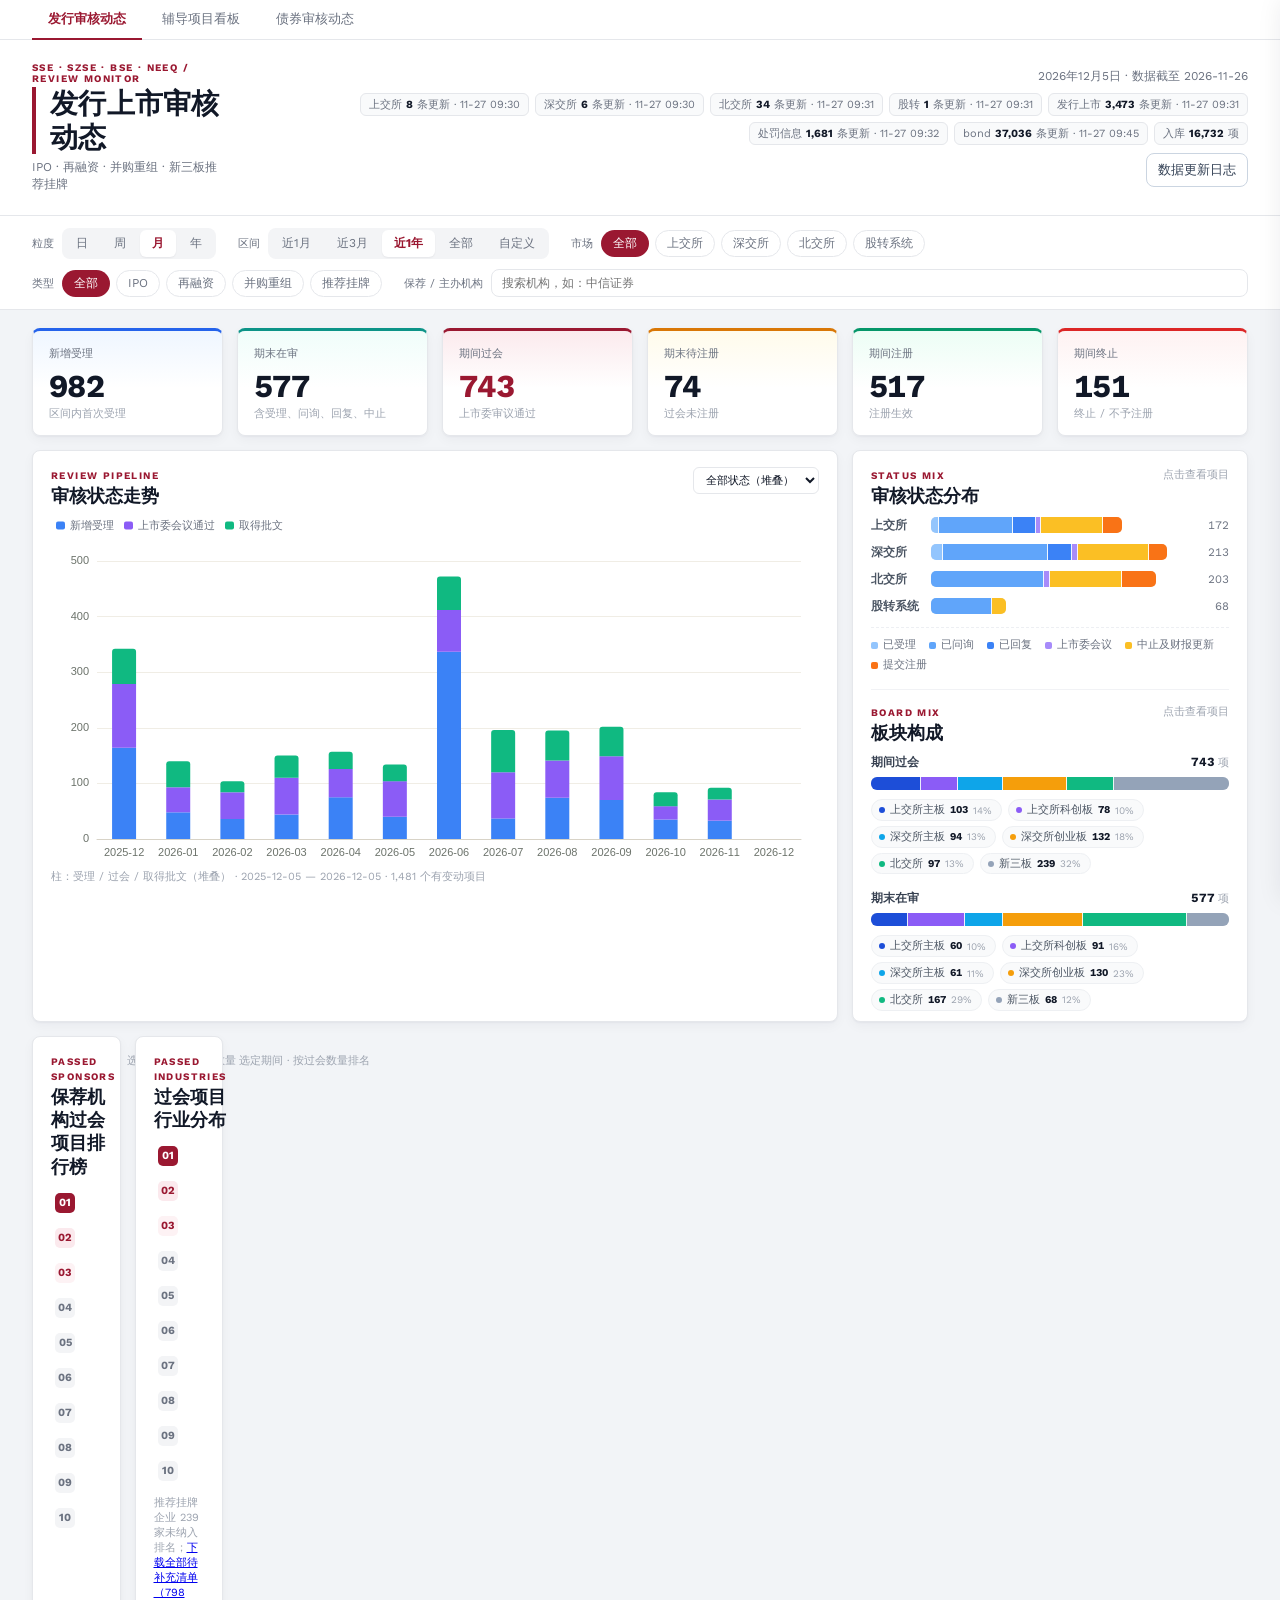
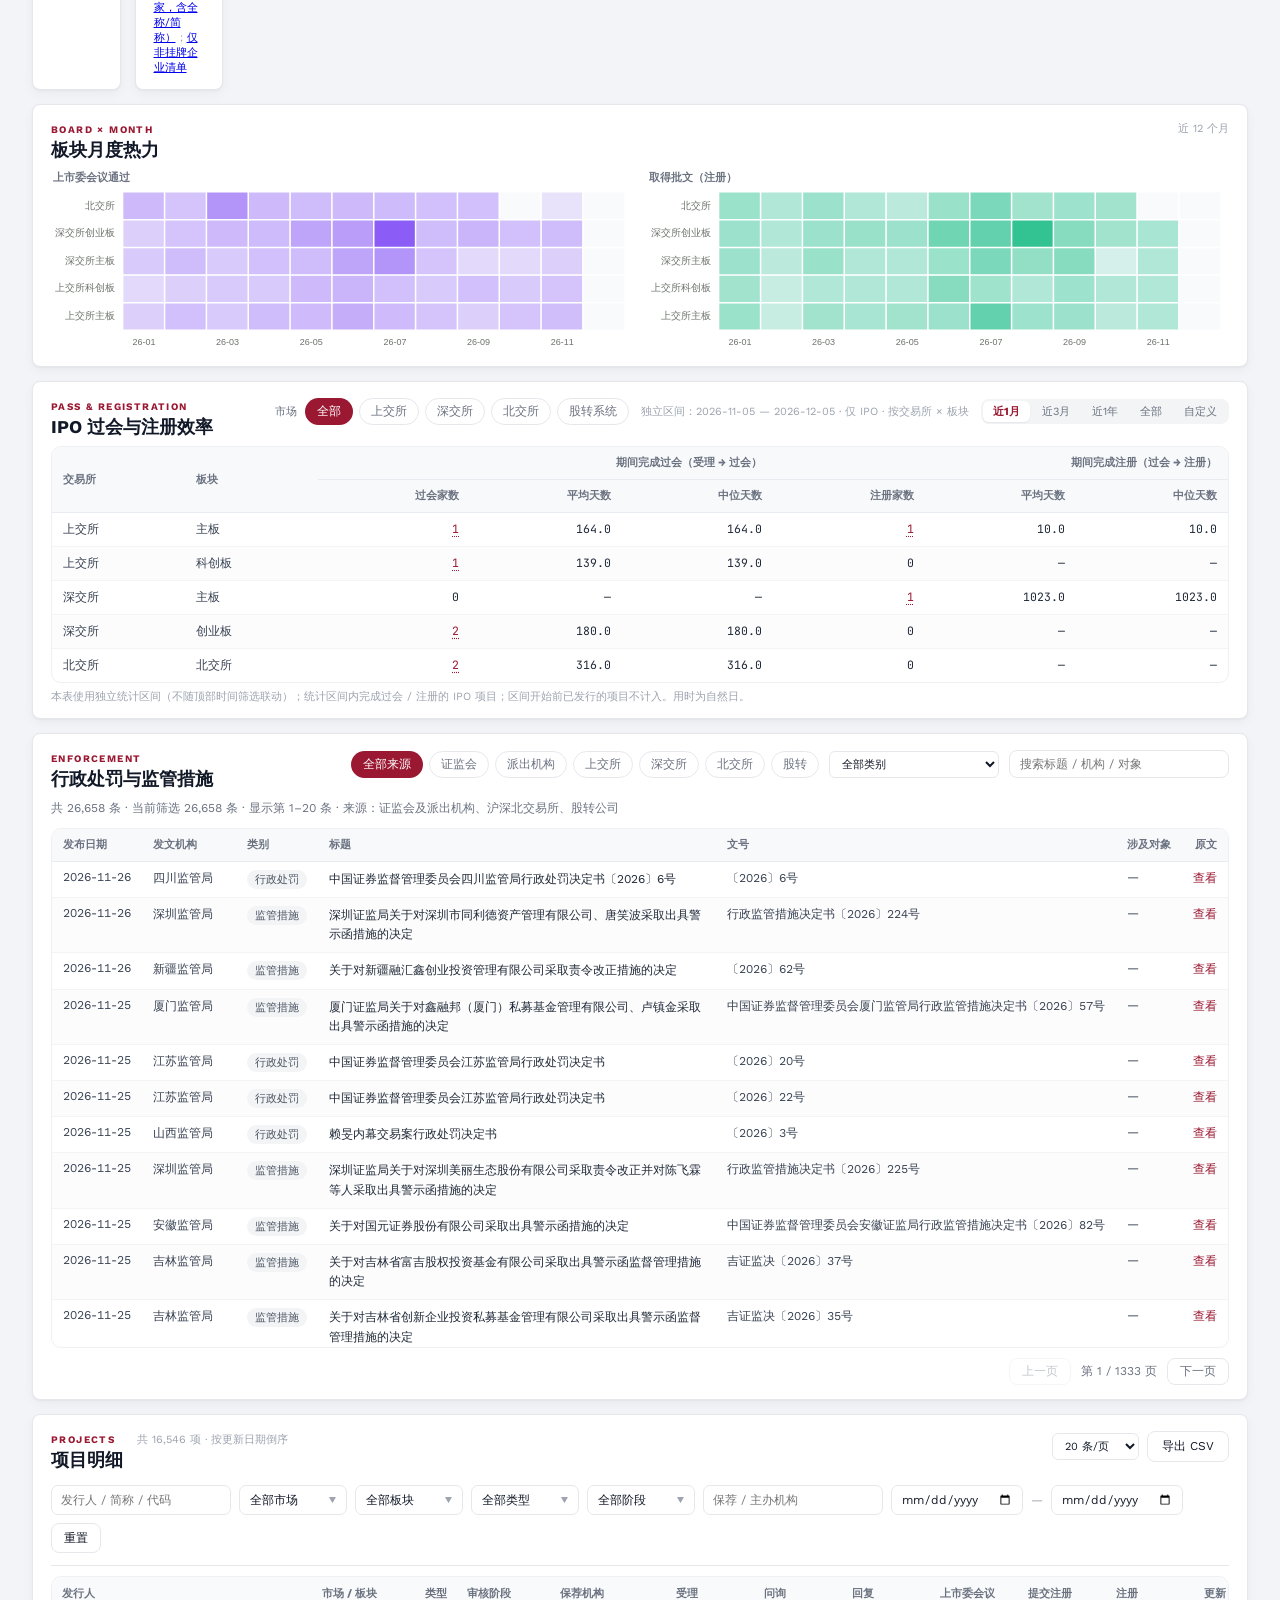
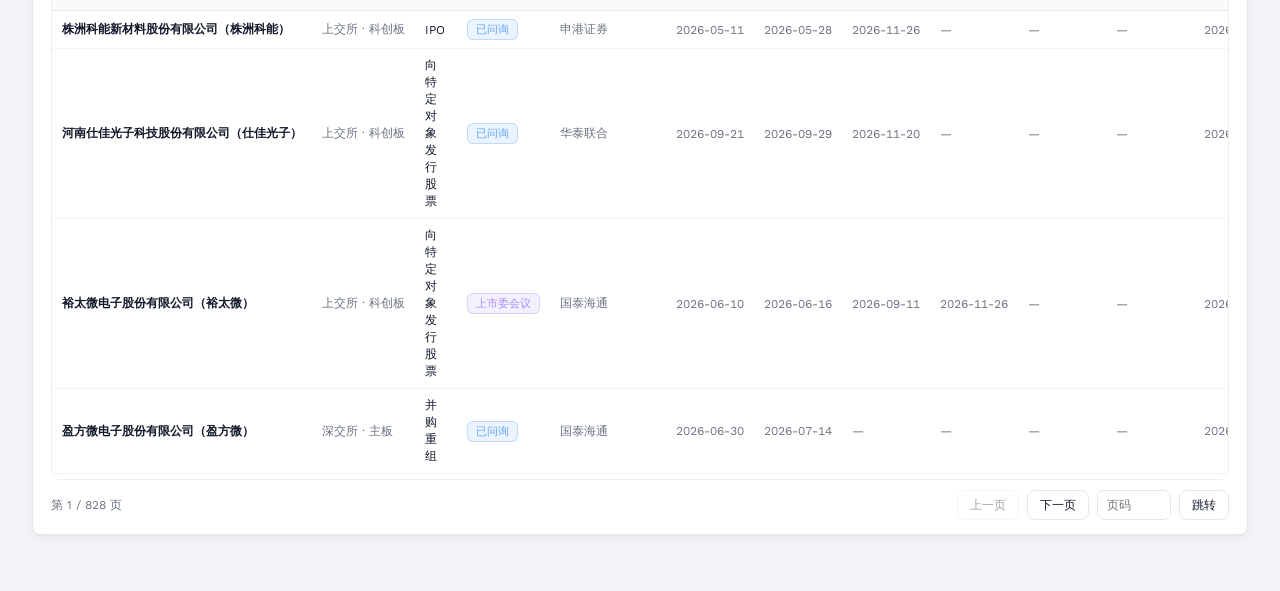
==== commit 6eabf2a8: "deploy: 排行榜与行业分布等宽并排" ====
--- a/index.html
+++ b/index.html
@@ -4,9 +4,9 @@
 <meta charset="utf-8">
 <meta name="viewport" content="width=device-width, initial-scale=1">
 <title>发行上市审核动态 · 沪深北与股转</title>
-<link rel="stylesheet" href="./styles.css?v=20261127100837">
+<link rel="stylesheet" href="./styles.css?v=20261127105008">
 <script src="./vendor/echarts.min.js"></script>
-<script src="./statengine.js?v=20261127100837"></script>
+<script src="./statengine.js?v=20261127105008"></script>
 </head>
 <body data-static="1">
 <nav class="view-tabs" id="viewTabs">
@@ -100,7 +100,7 @@
       </div>
     </section>
 
-    <section class="paper col-7 pair-left">
+    <section class="paper col-6 pair-left">
       <div class="paper-head">
         <div><span class="eyebrow">PASSED SPONSORS</span><h2>保荐机构过会项目排行榜</h2></div>
         <span class="hint">选定期间 · 按过会数量</span>
@@ -108,7 +108,7 @@
       <div id="sponsorBoard" class="sponsor-board"></div>
     </section>
 
-    <section class="paper col-5 pair-right">
+    <section class="paper col-6 pair-right">
       <div class="paper-head">
         <div><span class="eyebrow">PASSED INDUSTRIES</span><h2>过会项目行业分布</h2></div>
         <span class="hint">选定期间 · 按过会数量排名</span>
@@ -273,6 +273,6 @@
 <section class="bond-view hidden" id="bondView">
   <iframe id="bondFrame" title="债券审核动态看板" data-src="./bond.html"></iframe>
 </section>
-<script src="./app.js?v=20261127100837"></script>
+<script src="./app.js?v=20261127105008"></script>
 </body>
 </html>
--- a/styles.css
+++ b/styles.css
@@ -322,8 +322,7 @@
 
 /* 排行榜与行业分布在中等屏幕保持并排 */
 @media(max-width:1180px){
-  .pair-left{grid-column:span 7}
-  .pair-right{grid-column:span 5}
+  .pair-left,.pair-right{grid-column:span 6}
 }
 @media(max-width:720px){
   .pair-left,.pair-right{grid-column:span 12}
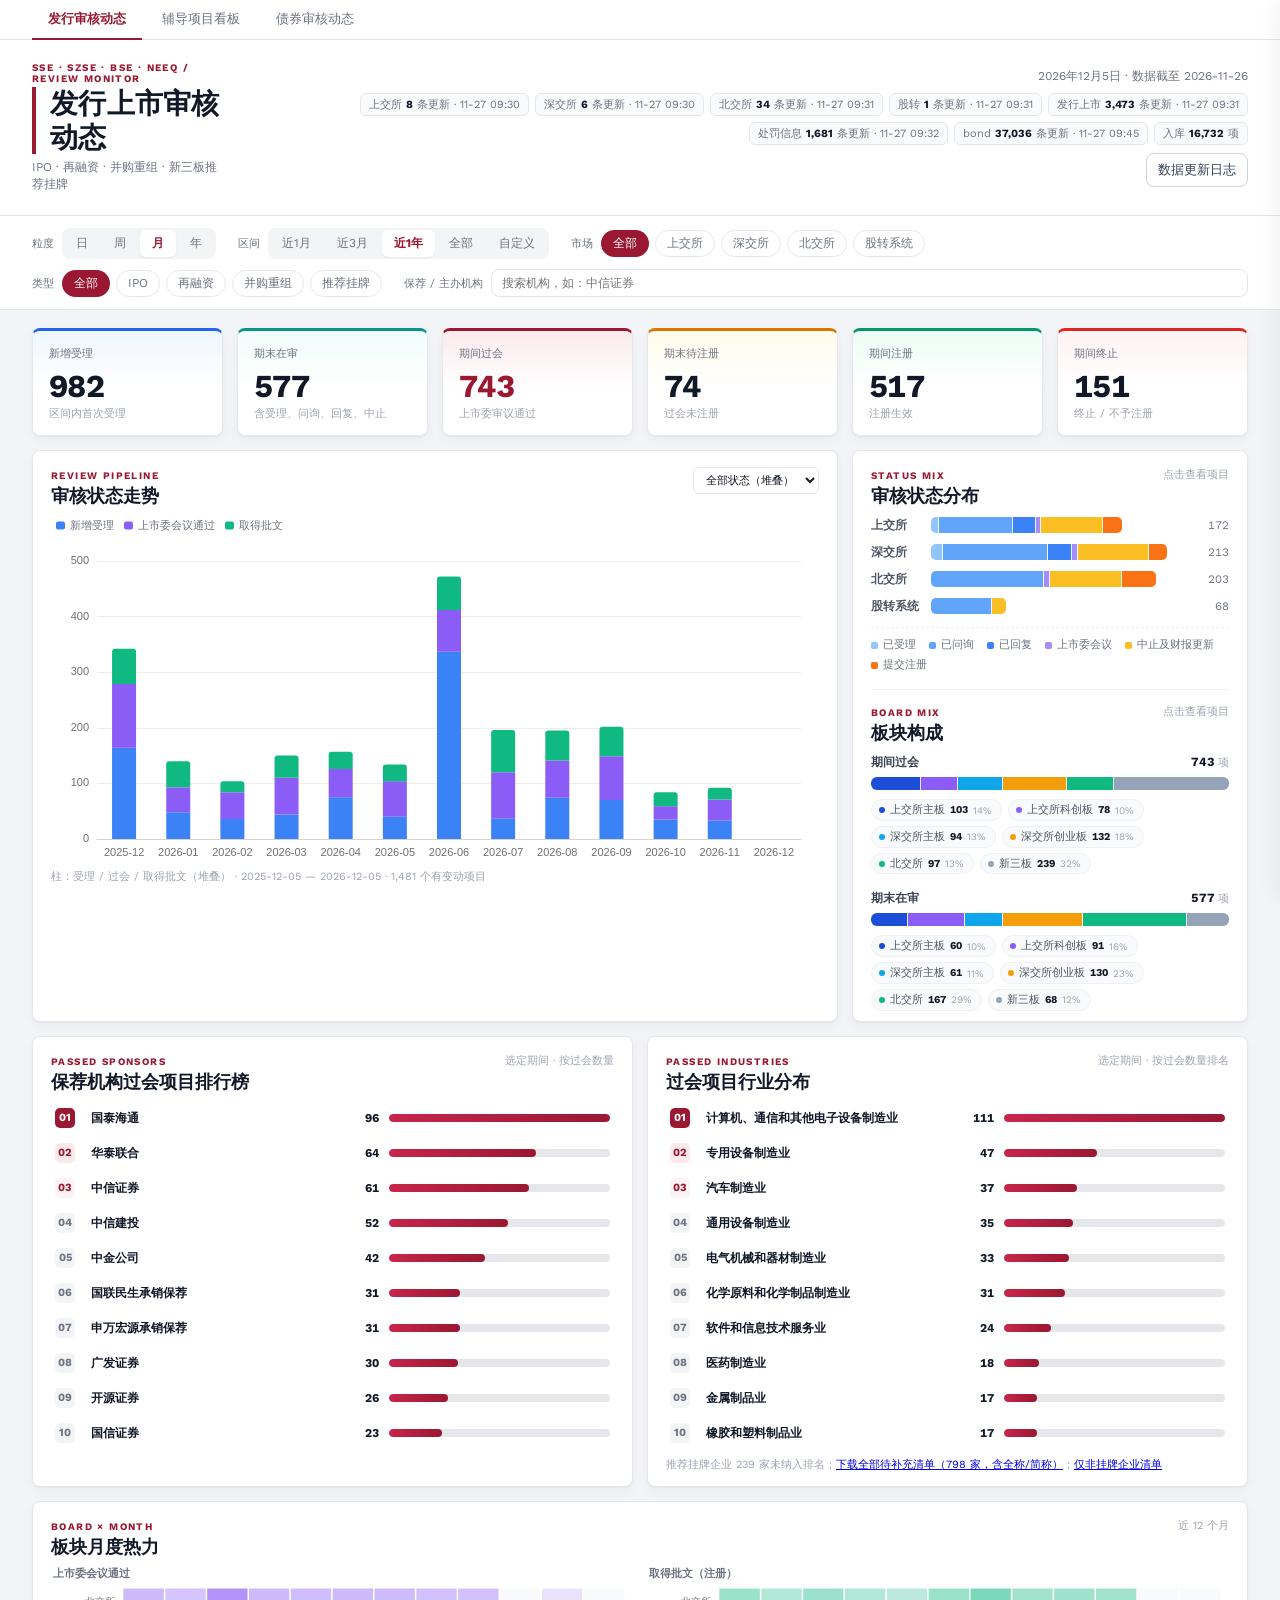
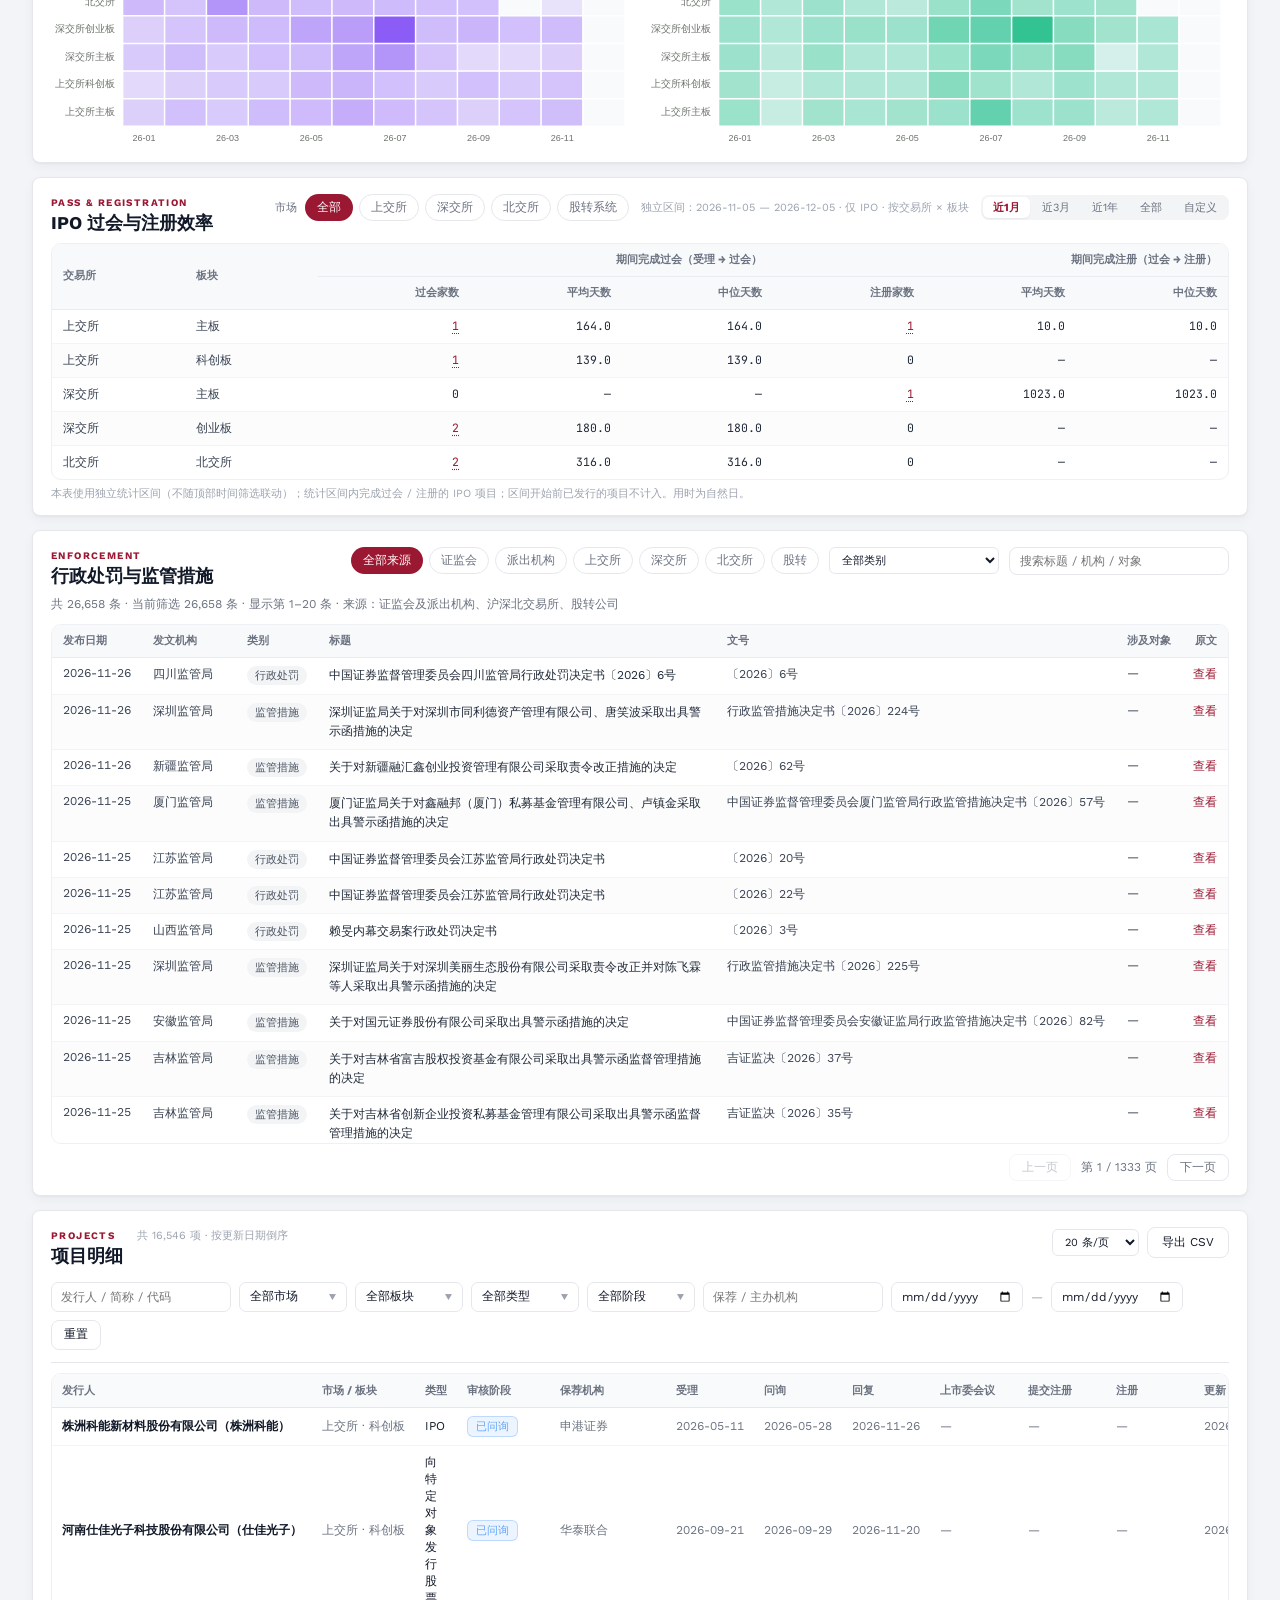
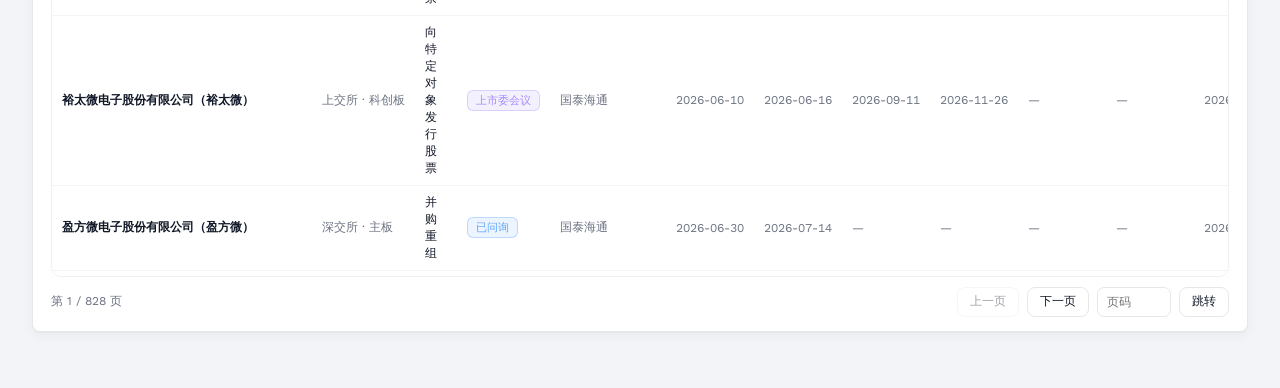
==== commit 163a86fb: "deploy: 修复 col-6 缺失导致并排变窄" ====
--- a/index.html
+++ b/index.html
@@ -1,10 +1,10 @@
-<!doctype html>
+﻿<!doctype html>
 <html lang="zh-CN">
 <head>
 <meta charset="utf-8">
 <meta name="viewport" content="width=device-width, initial-scale=1">
 <title>发行上市审核动态 · 沪深北与股转</title>
-<link rel="stylesheet" href="./styles.css?v=20261127105008">
+<link rel="stylesheet" href="./styles.css?v=20261127110600">
 <script src="./vendor/echarts.min.js"></script>
 <script src="./statengine.js?v=20261127105008"></script>
 </head>
--- a/styles.css
+++ b/styles.css
@@ -76,7 +76,7 @@
 .kpi.c3 .v{color:var(--brand)}
 
 .grid{display:grid;grid-template-columns:repeat(12,1fr);gap:14px}
-.col-4{grid-column:span 4}.col-5{grid-column:span 5}.col-7{grid-column:span 7}
+.col-4{grid-column:span 4}.col-5{grid-column:span 5}.col-6{grid-column:span 6}.col-7{grid-column:span 7}
 .col-8{grid-column:span 8}.col-12{grid-column:span 12}
 .paper{background:var(--paper);border:1px solid var(--line);border-radius:var(--radius);padding:16px 18px 14px;min-width:0;box-shadow:var(--shadow)}
 .paper-head{display:flex;justify-content:space-between;align-items:flex-start;gap:12px;margin-bottom:8px}
@@ -287,7 +287,7 @@
   .masthead{padding:18px 20px}h1{font-size:24px}
   .filters{padding:10px 20px}main{padding:14px 20px 40px}
   .kpis{grid-template-columns:repeat(3,1fr)}
-  .col-4,.col-5,.col-7,.col-8{grid-column:span 12}
+  .col-4,.col-5,.col-6,.col-7,.col-8{grid-column:span 12}
   .side-panel{flex-direction:row}
   .side-panel .mini{flex:1;border-top:0;padding-top:0}
 }
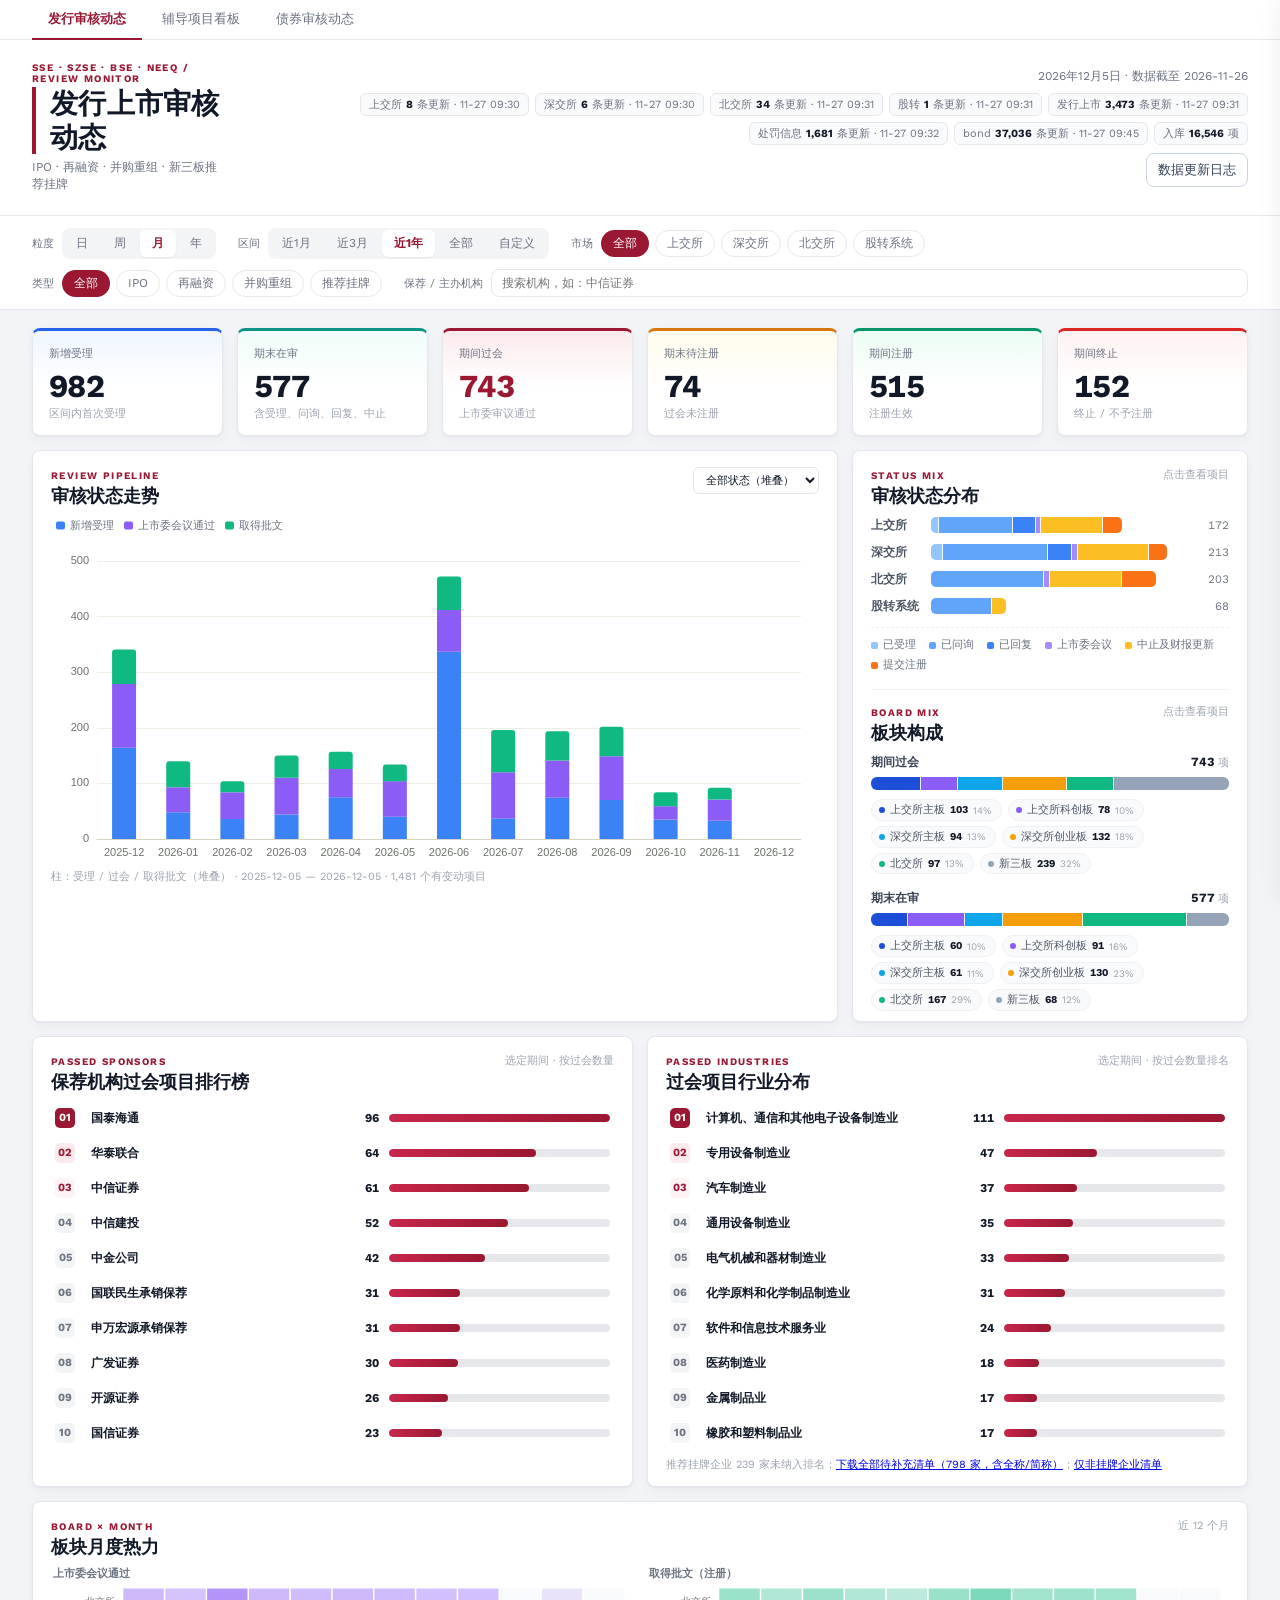
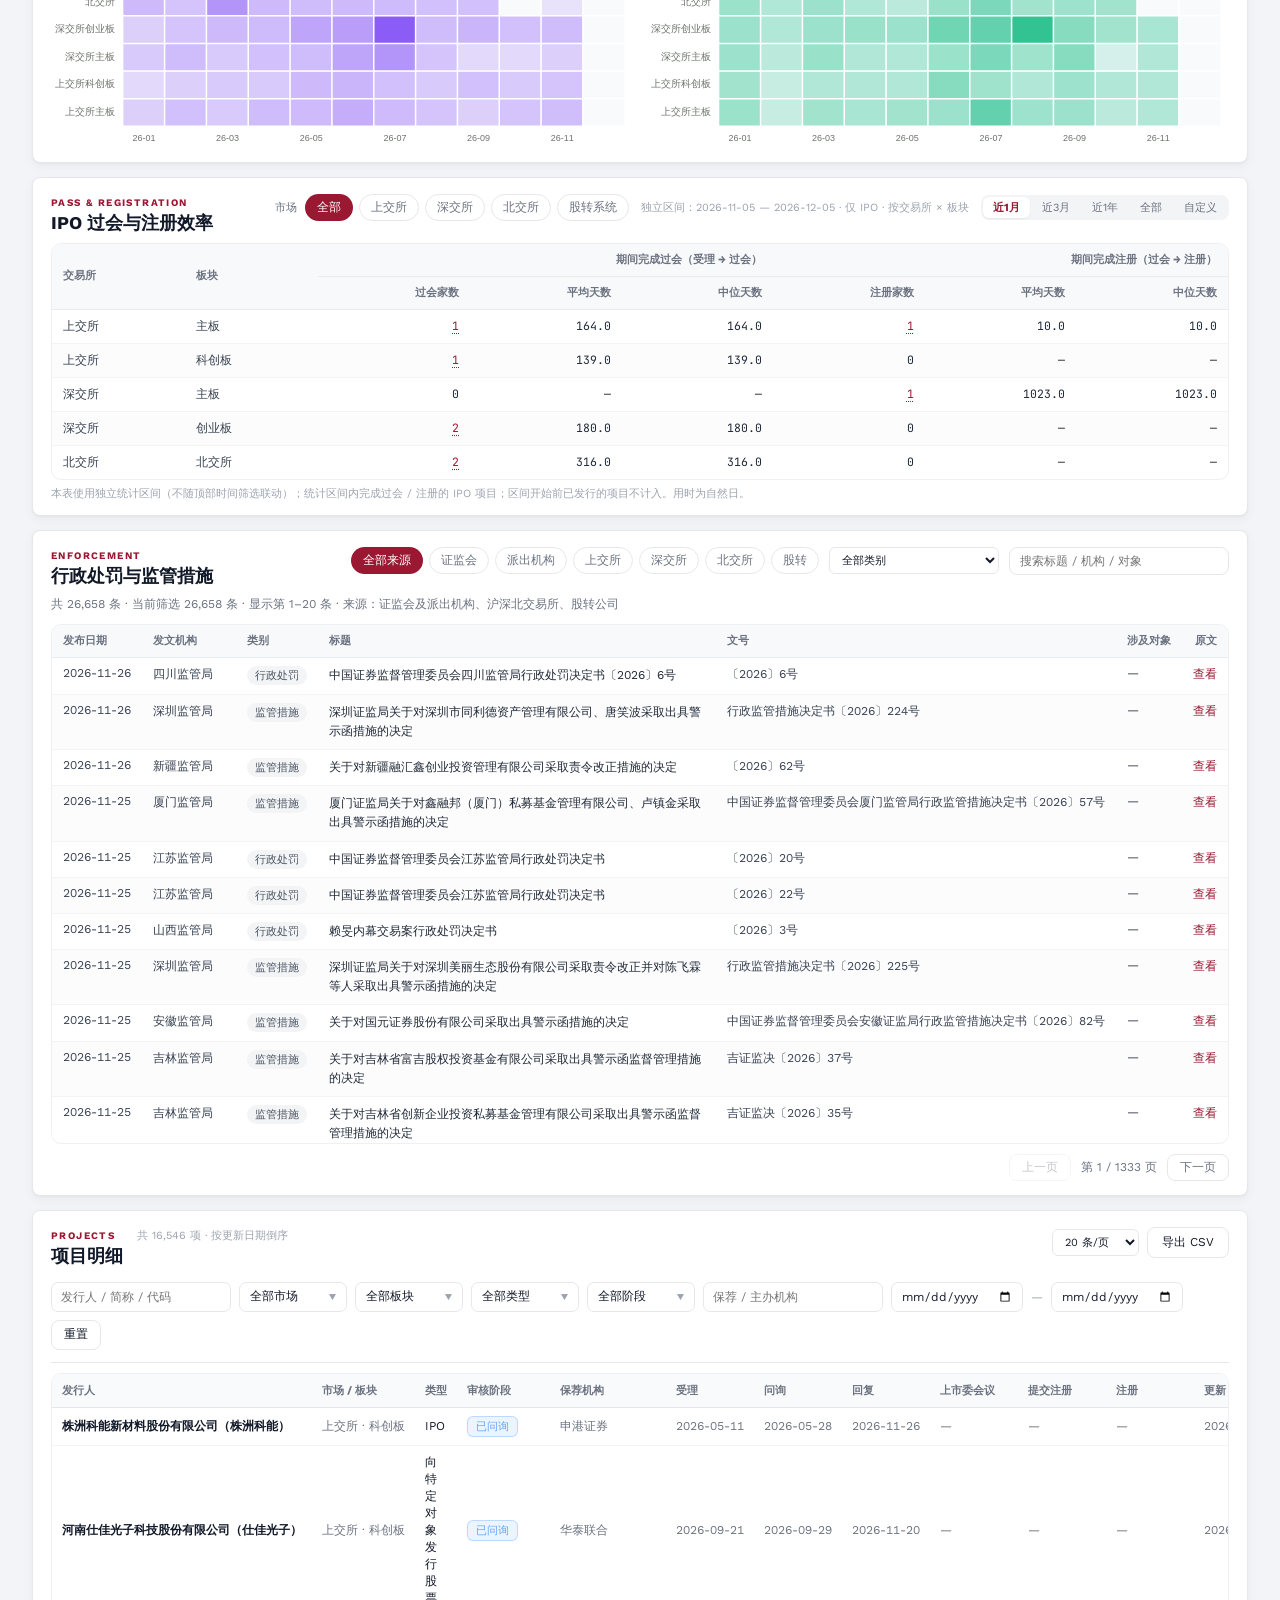
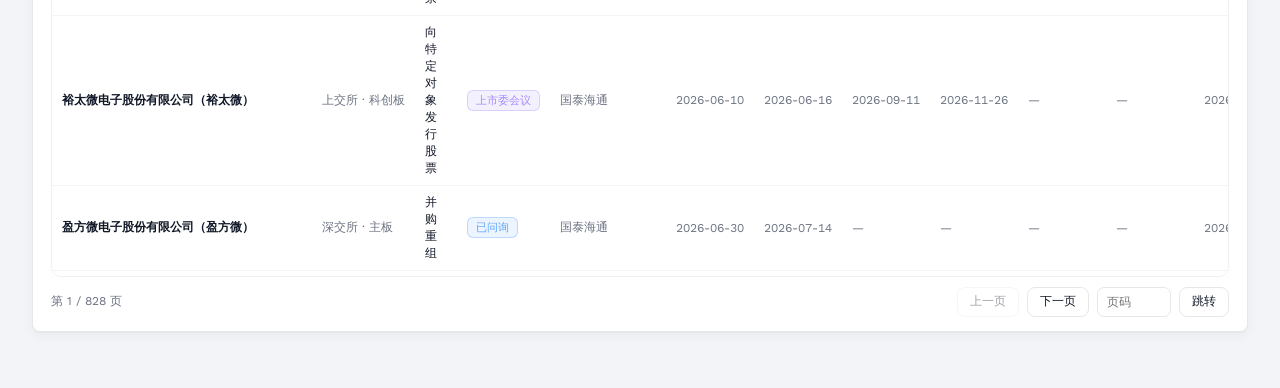
==== commit d7b31ee5: "fix: 终止项目注册日期与元数据计数校正" ====
--- a/index.html
+++ b/index.html
@@ -1,12 +1,12 @@
-﻿<!doctype html>
+<!doctype html>
 <html lang="zh-CN">
 <head>
 <meta charset="utf-8">
 <meta name="viewport" content="width=device-width, initial-scale=1">
 <title>发行上市审核动态 · 沪深北与股转</title>
-<link rel="stylesheet" href="./styles.css?v=20261127110600">
+<link rel="stylesheet" href="./styles.css?v=20261127111107">
 <script src="./vendor/echarts.min.js"></script>
-<script src="./statengine.js?v=20261127105008"></script>
+<script src="./statengine.js?v=20261127111107"></script>
 </head>
 <body data-static="1">
 <nav class="view-tabs" id="viewTabs">
@@ -273,6 +273,6 @@
 <section class="bond-view hidden" id="bondView">
   <iframe id="bondFrame" title="债券审核动态看板" data-src="./bond.html"></iframe>
 </section>
-<script src="./app.js?v=20261127105008"></script>
+<script src="./app.js?v=20261127111107"></script>
 </body>
 </html>
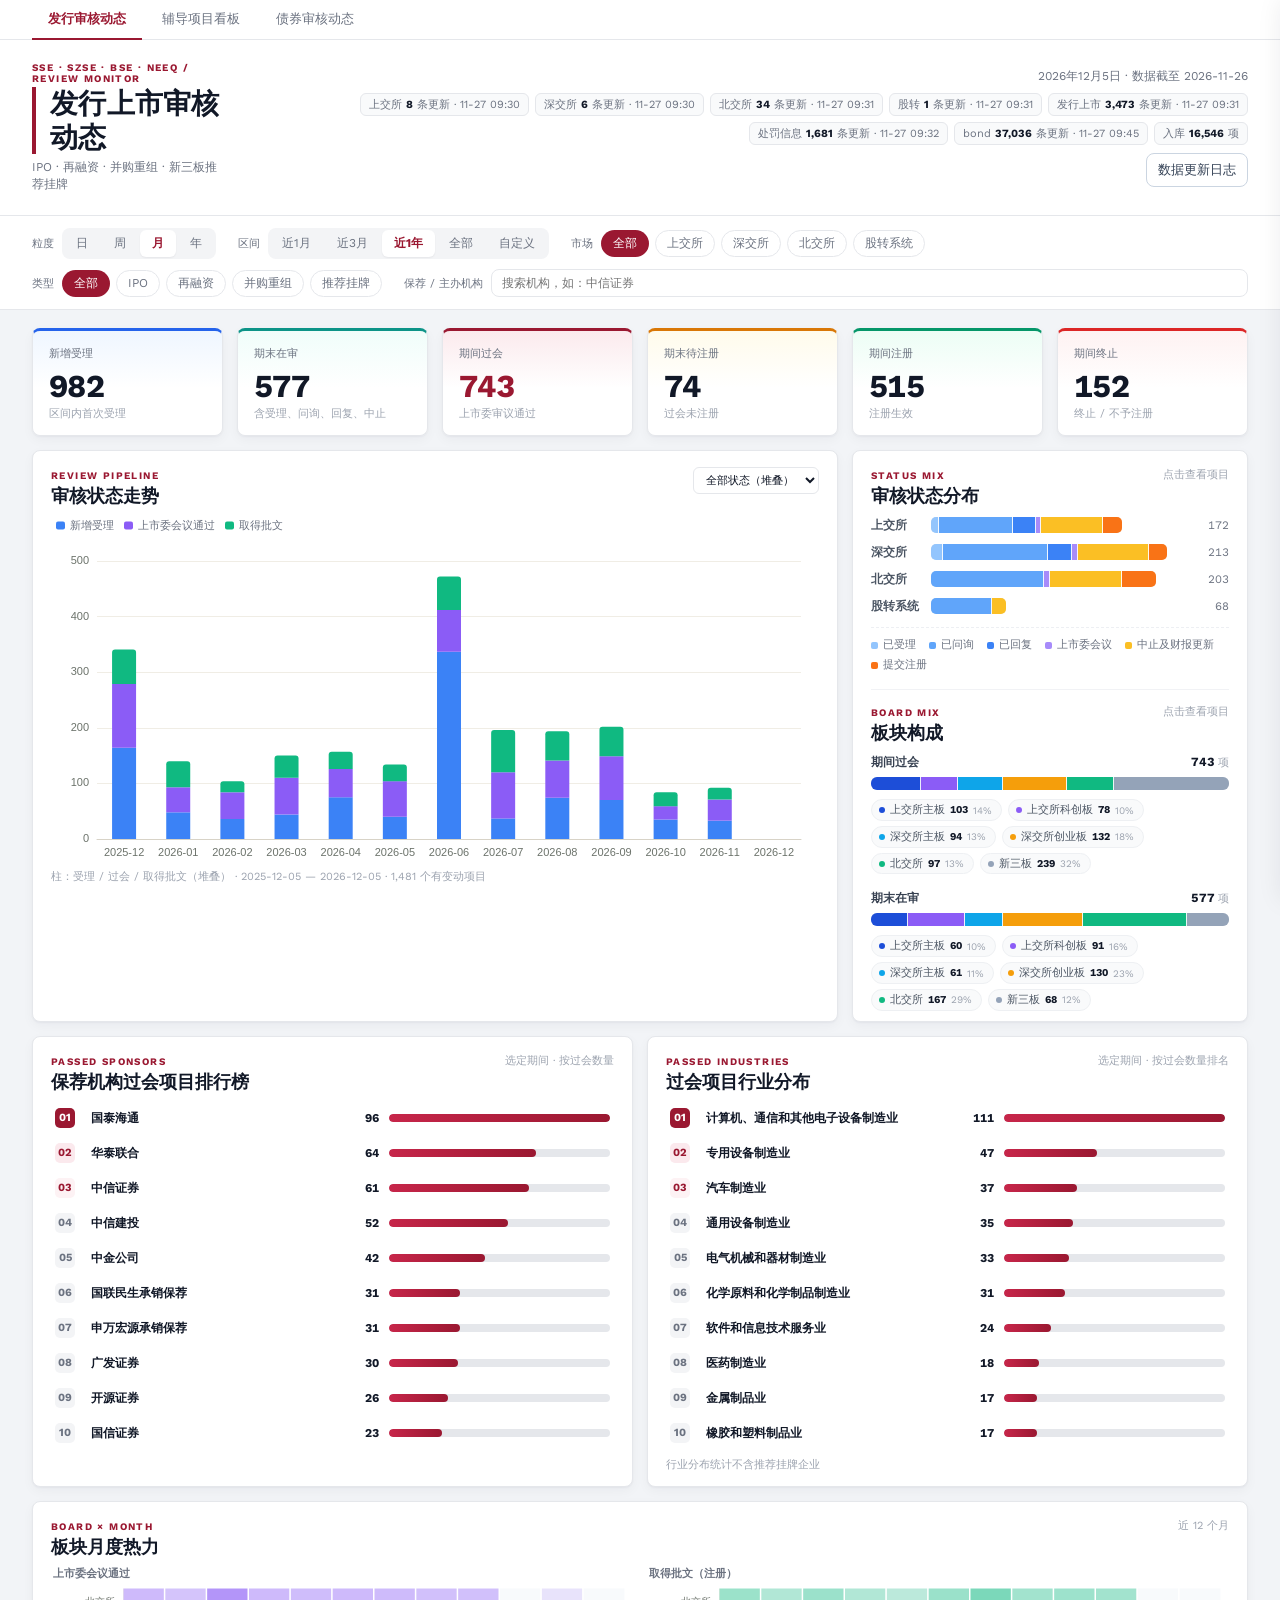
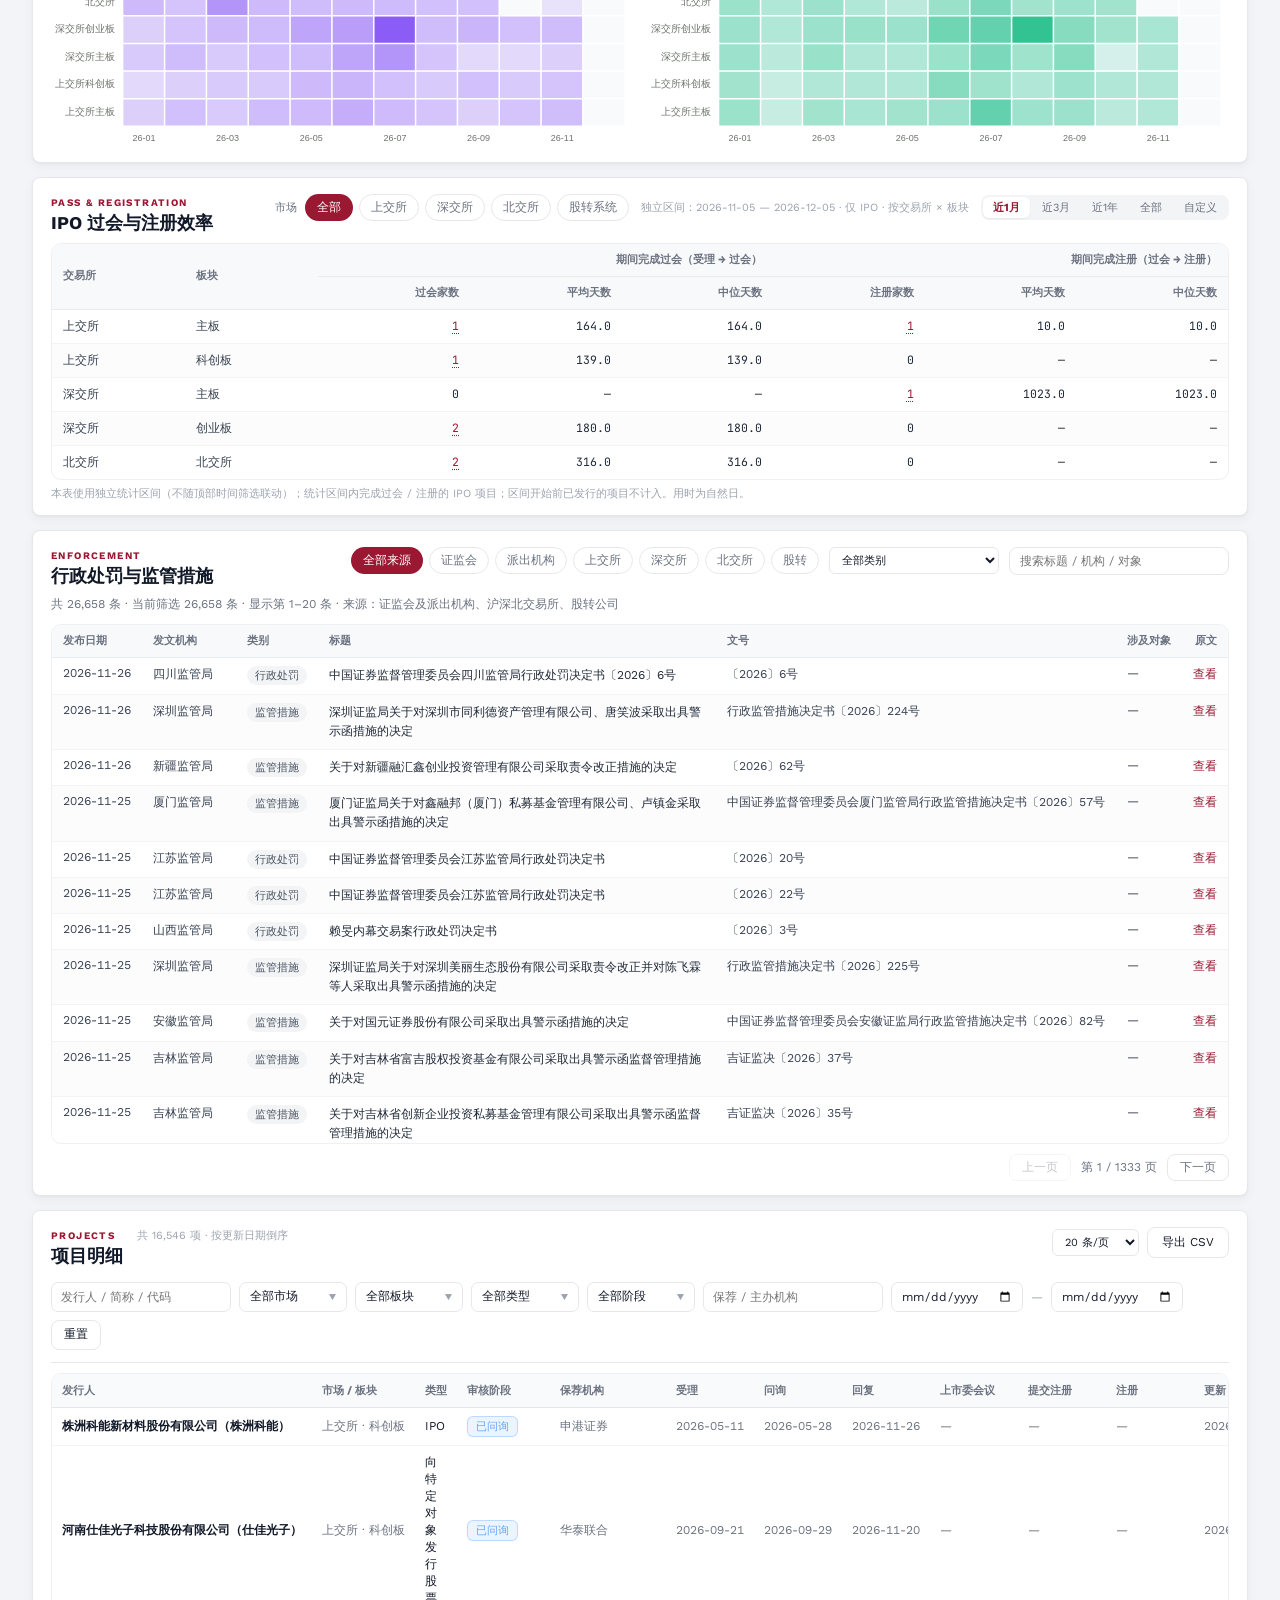
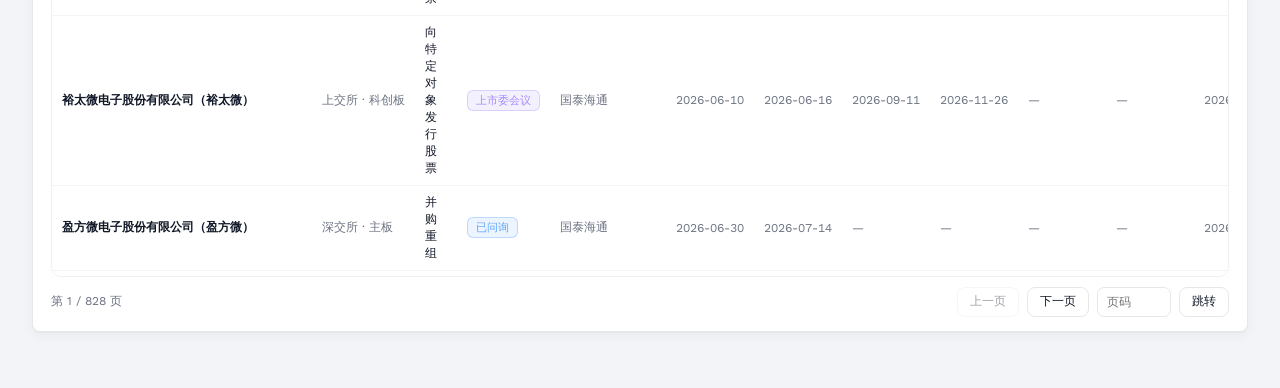
==== commit e4e086e3: "chore: 行业分布注记精简并移除待补清单" ====
--- a/index.html
+++ b/index.html
@@ -4,9 +4,9 @@
 <meta charset="utf-8">
 <meta name="viewport" content="width=device-width, initial-scale=1">
 <title>发行上市审核动态 · 沪深北与股转</title>
-<link rel="stylesheet" href="./styles.css?v=20261127111107">
+<link rel="stylesheet" href="./styles.css?v=20261127112737">
 <script src="./vendor/echarts.min.js"></script>
-<script src="./statengine.js?v=20261127111107"></script>
+<script src="./statengine.js?v=20261127112737"></script>
 </head>
 <body data-static="1">
 <nav class="view-tabs" id="viewTabs">
@@ -273,6 +273,6 @@
 <section class="bond-view hidden" id="bondView">
   <iframe id="bondFrame" title="债券审核动态看板" data-src="./bond.html"></iframe>
 </section>
-<script src="./app.js?v=20261127111107"></script>
+<script src="./app.js?v=20261127112737"></script>
 </body>
 </html>
